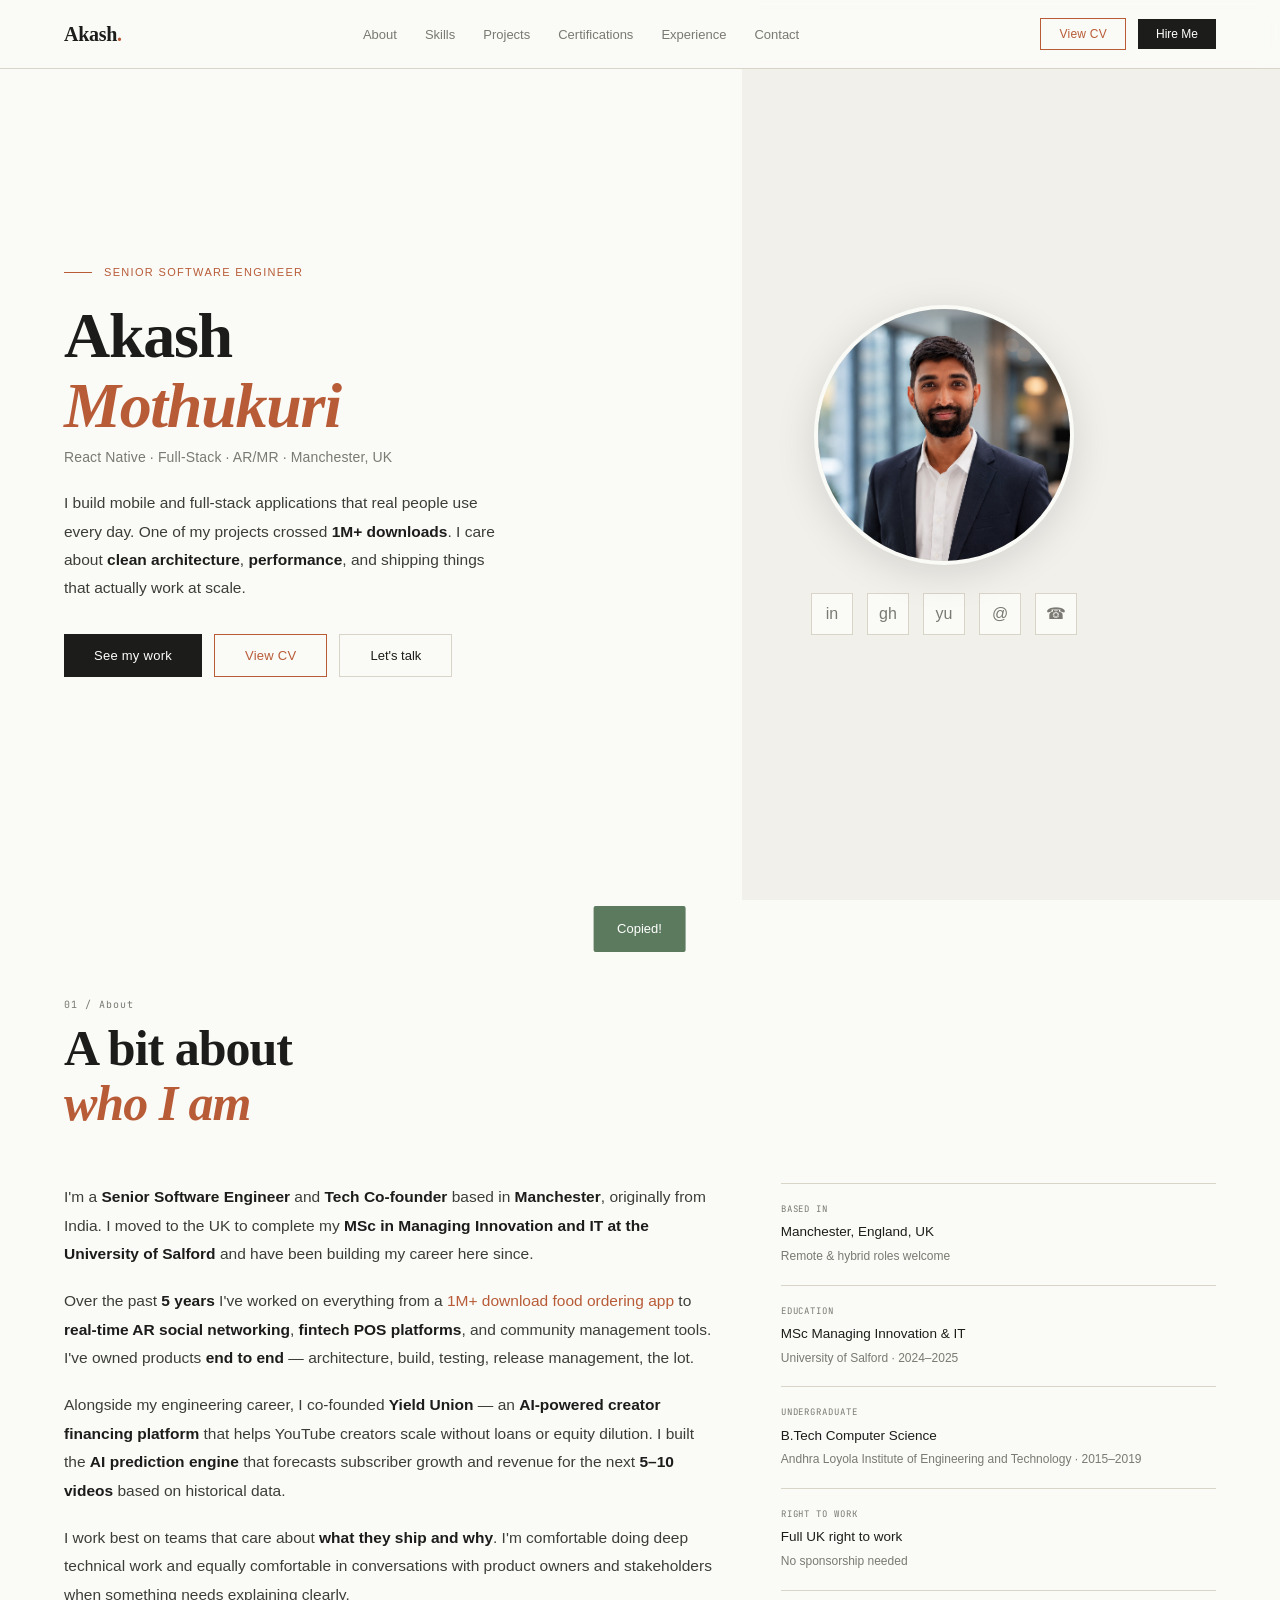
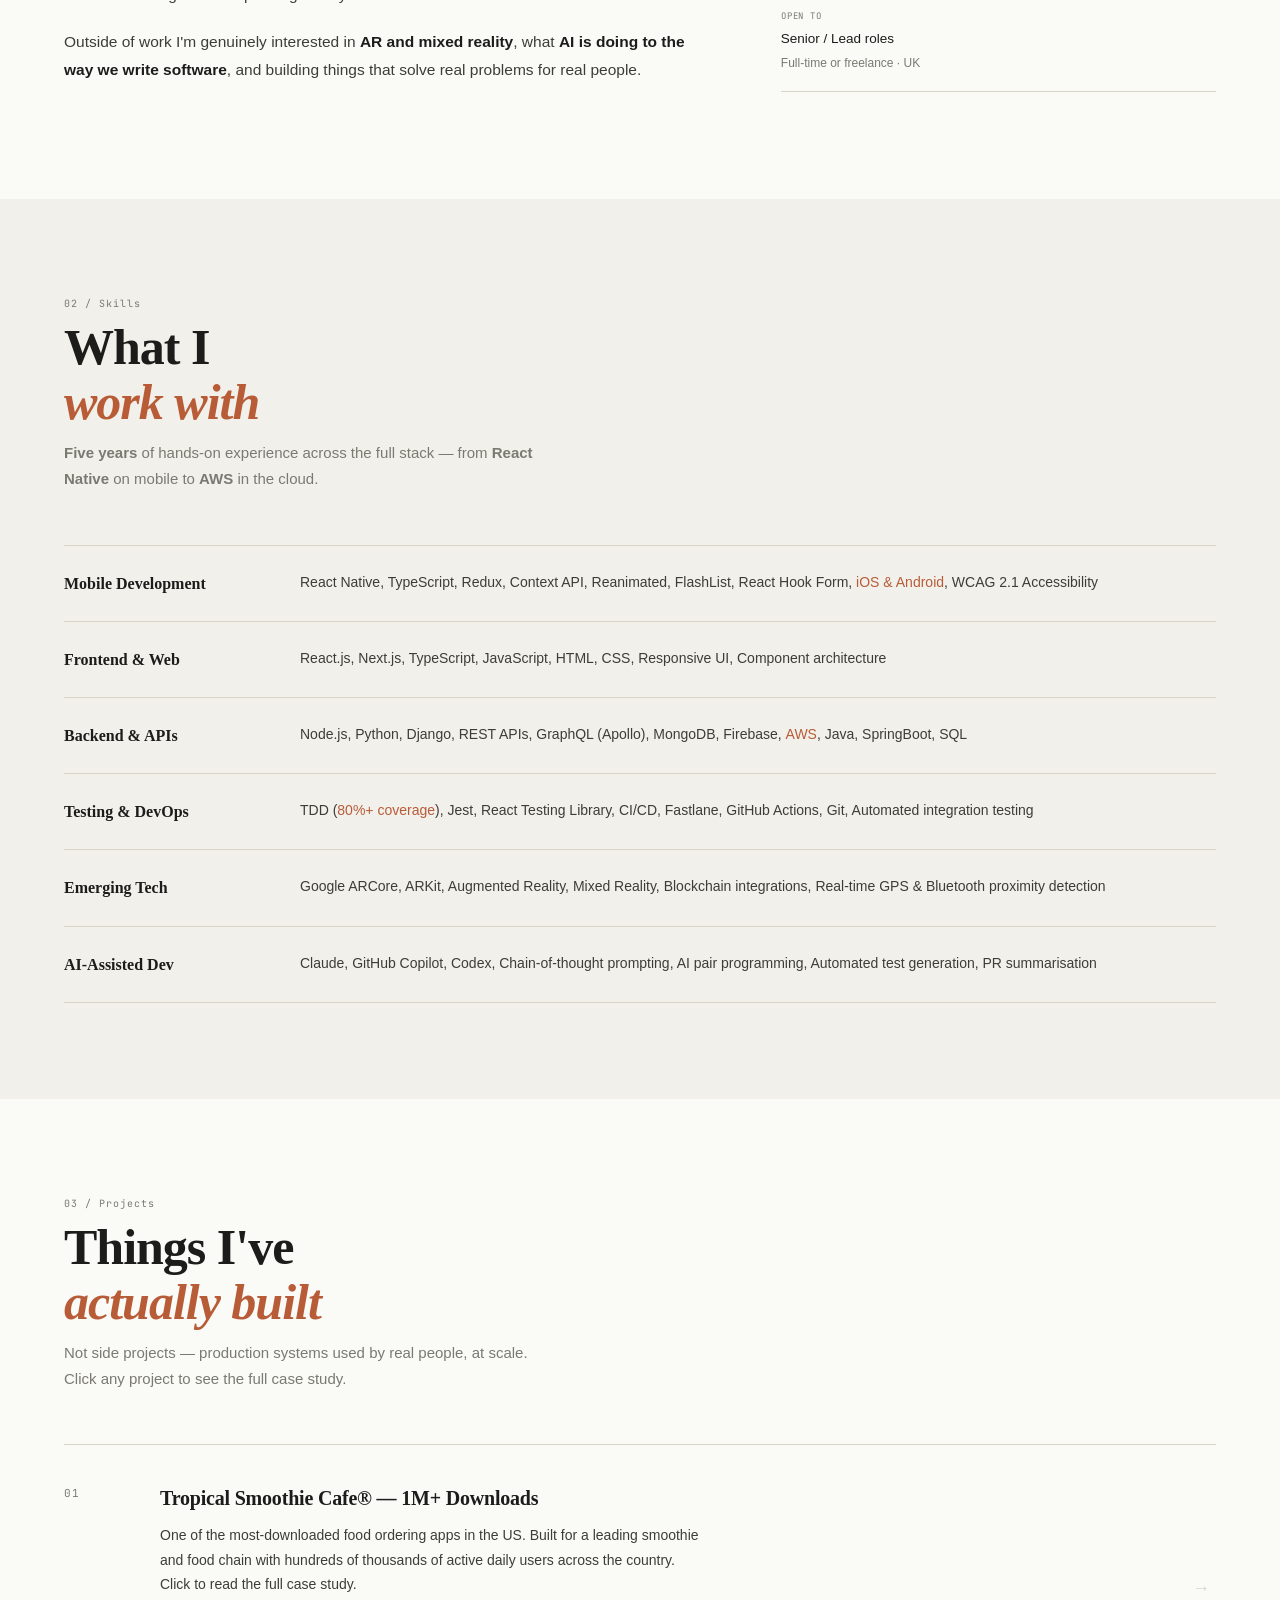
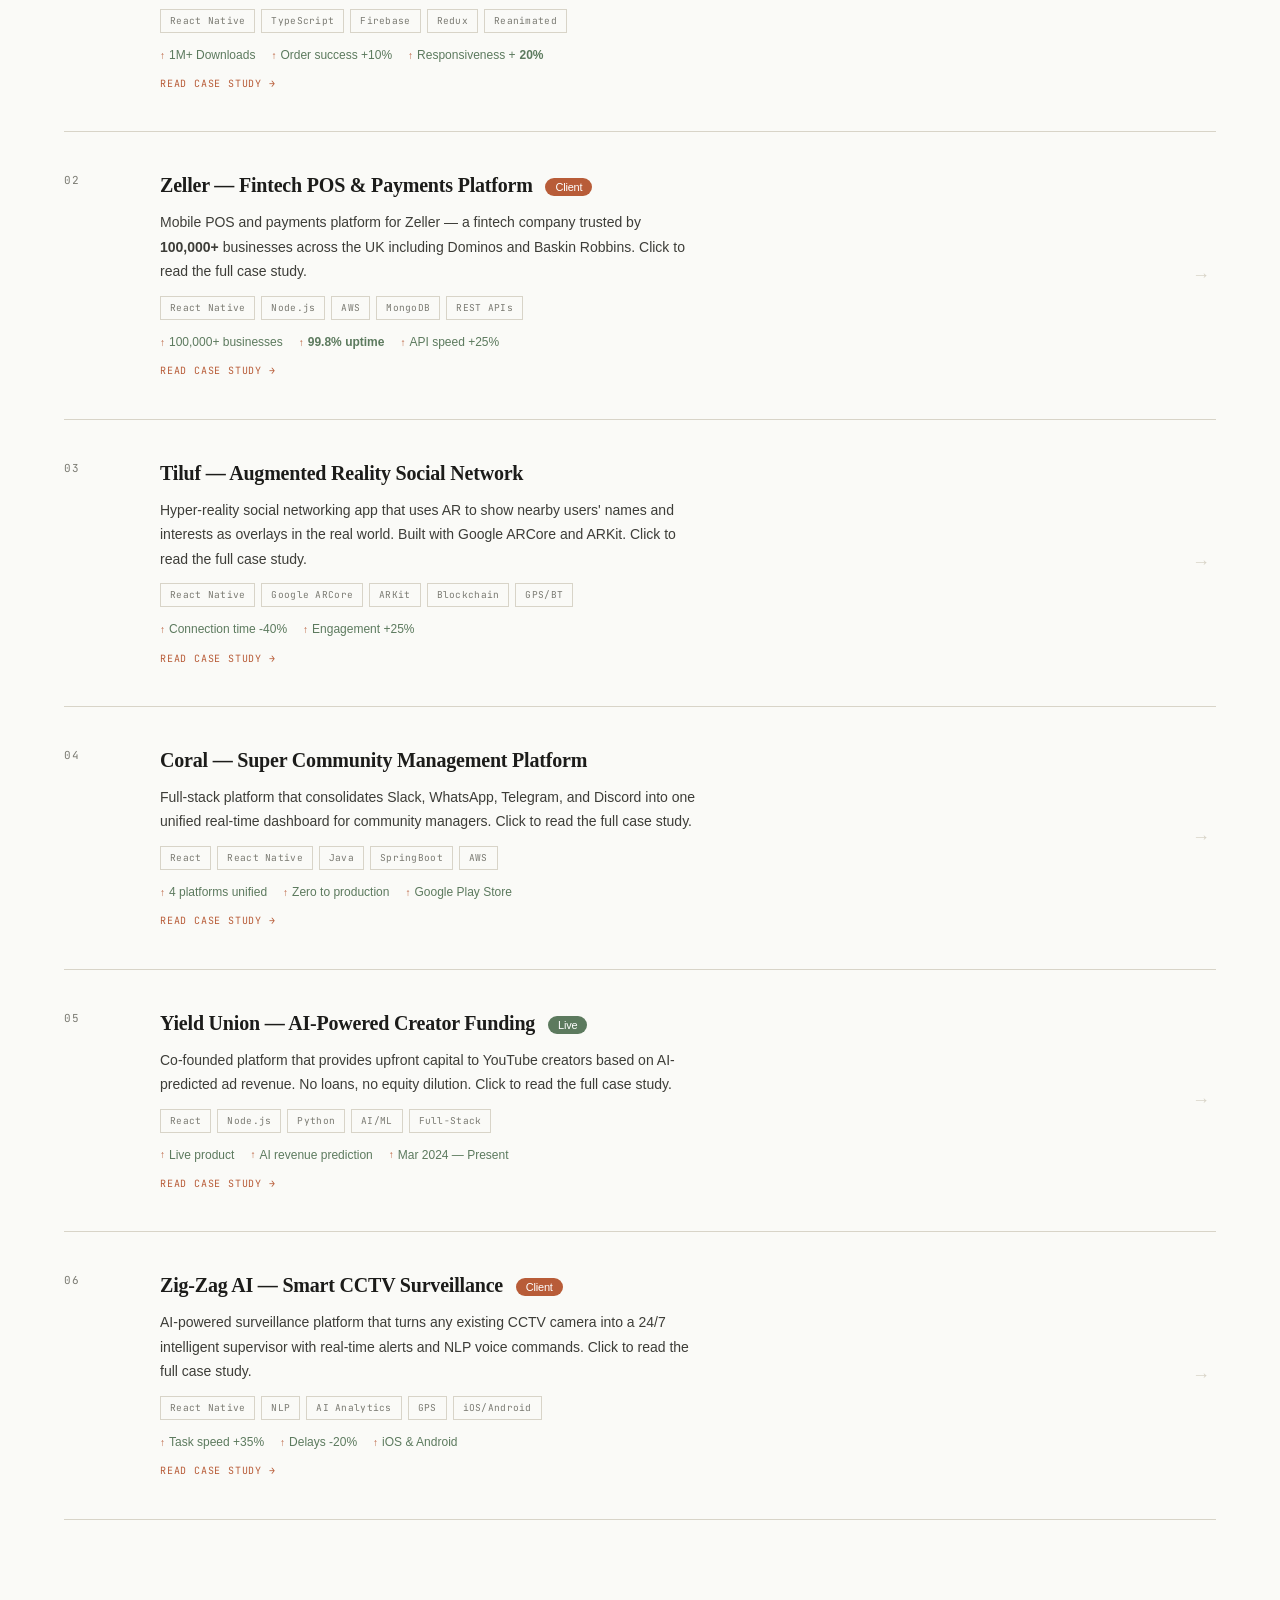
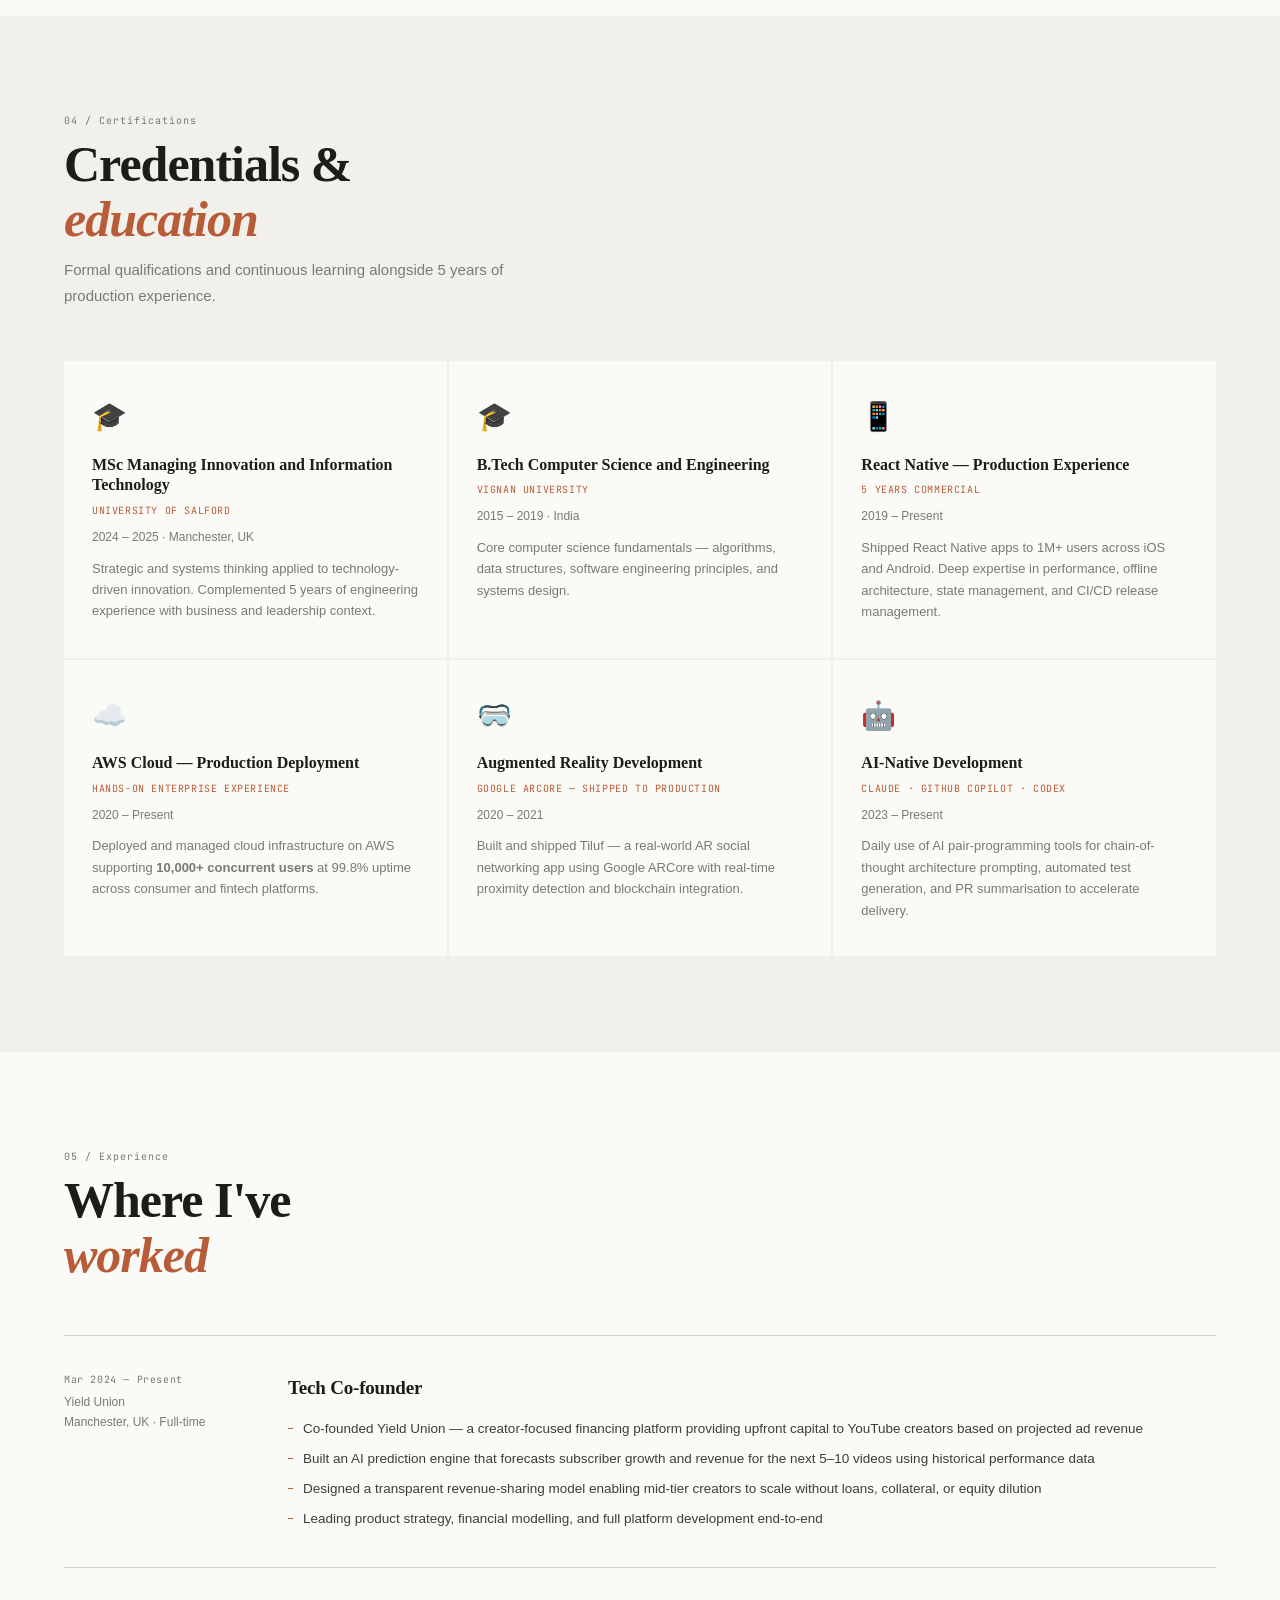
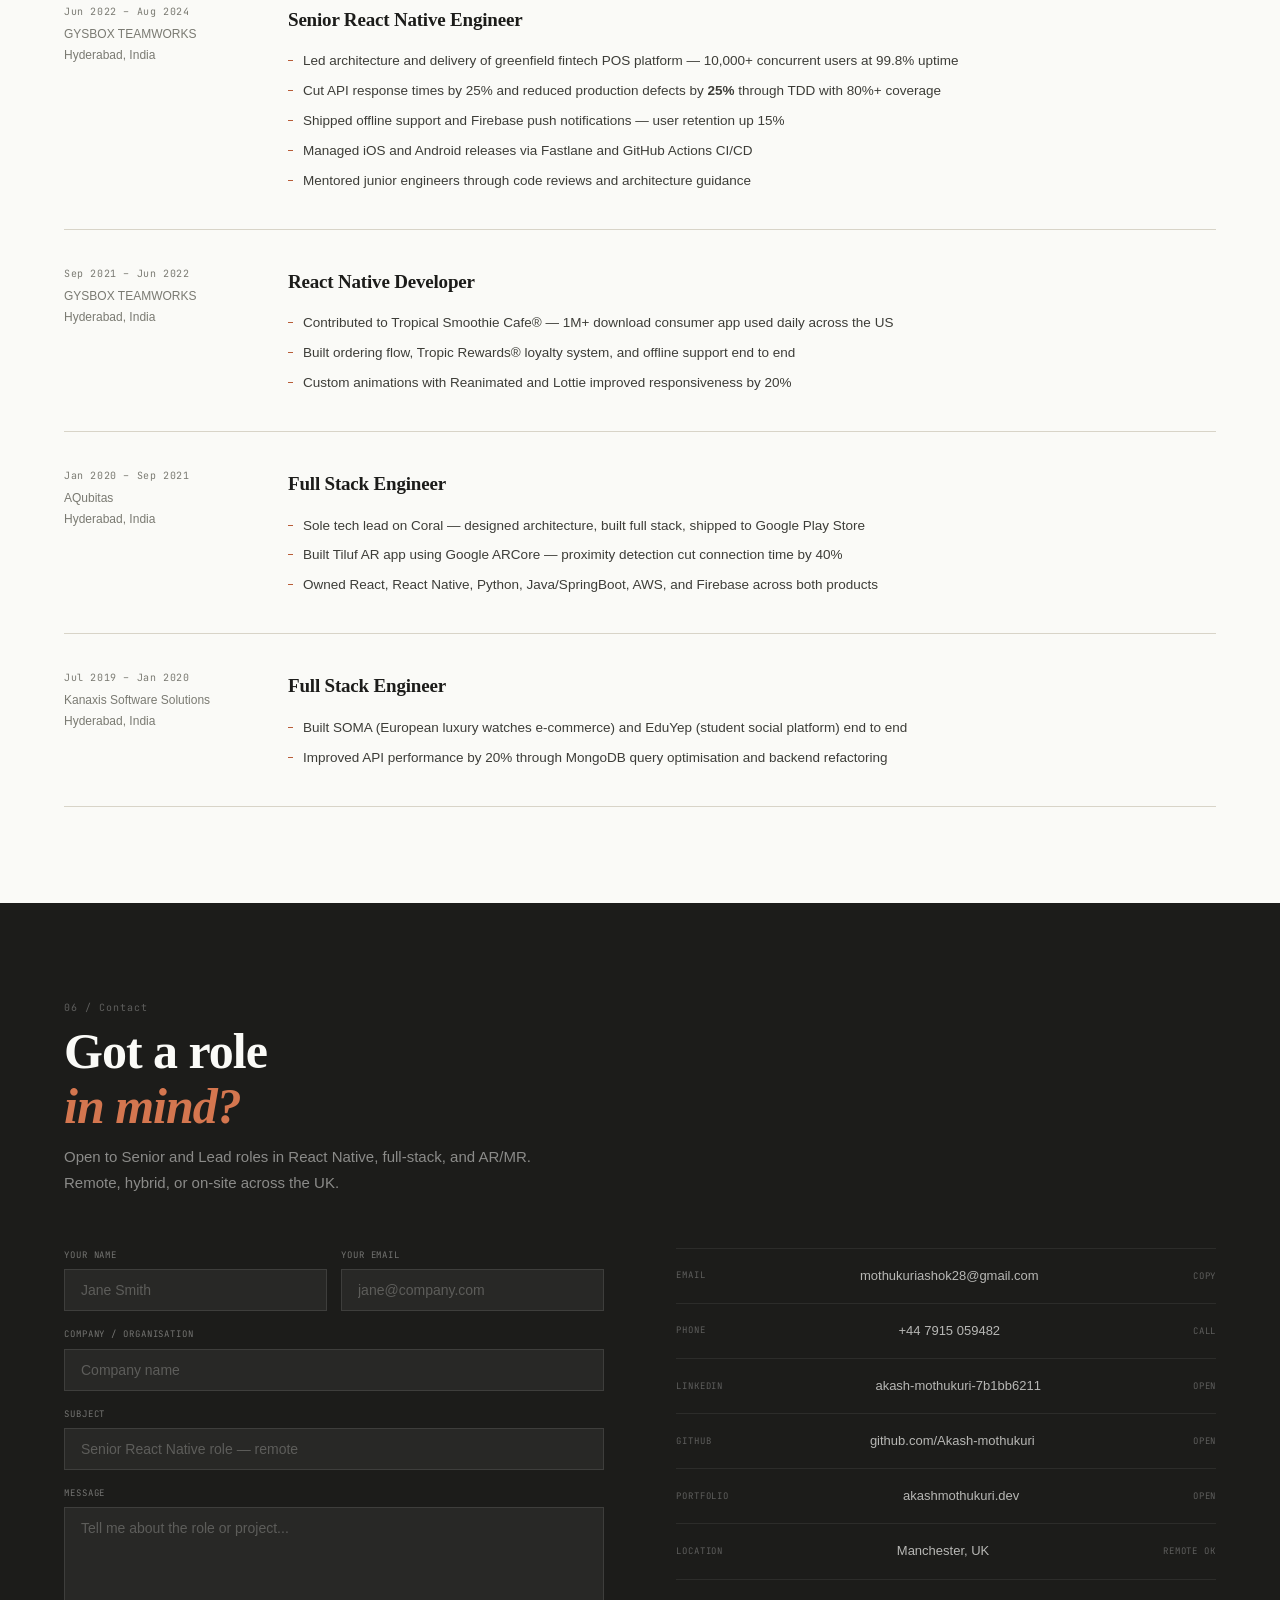
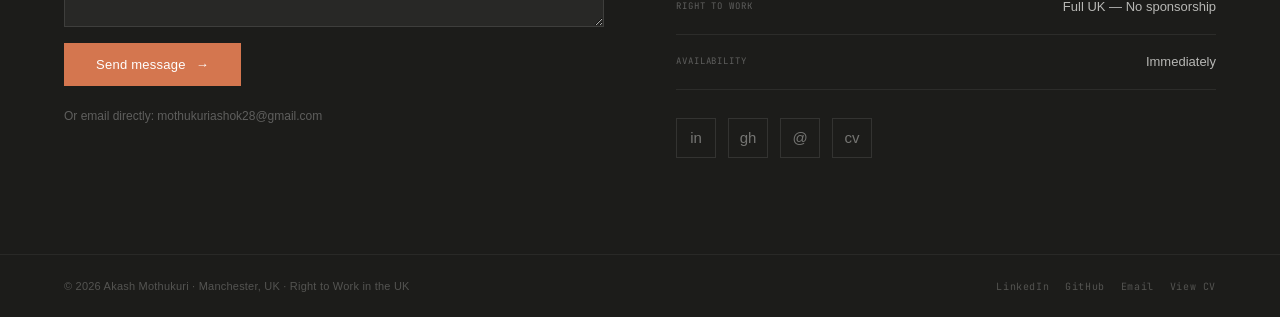
==== index.html @ 8a9a66c5 "Add files via upload" ====
<!DOCTYPE html>
<html lang="en">
<head>
<script>



// Attach click handlers to all project cards
function attachCardClicks(){
  var cards = document.querySelectorAll('.proj-item[data-modal]');
  cards.forEach(function(card){
    card.addEventListener('click', function(e){
      var modalId = card.getAttribute('data-modal');
      openModal(modalId);
    });
  });
}
// Try both DOMContentLoaded and window.onload
document.addEventListener('DOMContentLoaded', attachCardClicks);
// Also try immediately
if(document.readyState !== 'loading'){
  attachCardClicks();
}

// Hide all modals on load
document.addEventListener('DOMContentLoaded',function(){
  document.querySelectorAll('.modal-overlay').forEach(function(m){
    m.style.display='none';
  });
});

function openModal(id){
  // Close any open modals first
  document.querySelectorAll('.modal-overlay').forEach(function(m){
    m.classList.remove('active');
    m.style.display='none';
  });
  var el=document.getElementById(id);
  if(!el)return;
  // Move to body to avoid any parent clipping
  document.body.appendChild(el);
  el.classList.add('active');
  el.style.display='block';
  el.style.position='fixed';
  el.style.top='0';
  el.style.left='0';
  el.style.width='100%';
  el.style.height='100%';
  el.style.zIndex='999999';
  el.style.background='rgba(0,0,0,0.85)';
  el.style.overflowY='auto';
  el.style.webkitOverflowScrolling='touch';
  el.style.padding='40px 20px';
  el.scrollTop=0;
  document.body.style.overflow='hidden';
}
function closeModal(id){
  var el=document.getElementById(id);
  if(!el)return;
  el.classList.remove('active');
  el.style.display='none';
  el.style.position='';
  el.style.zIndex='';
  document.body.style.overflow='';
}
function go(id){
  var el=document.getElementById(id);
  if(el)el.scrollIntoView({behavior:'smooth',block:'start'});
}
function copyEmail(){
  var t=document.getElementById('toast');
  if(navigator.clipboard){
    navigator.clipboard.writeText('mothukuriashok28@gmail.com').then(function(){
      if(t){t.textContent='Email copied!';t.classList.add('on');setTimeout(function(){t.classList.remove('on');},3000);}
    });
  }
}
function downloadCV(){
  var el=document.getElementById('cv-fullpage');
  if(!el)return;
  // Move to body to avoid parent clipping
  document.body.appendChild(el);
  el.classList.add('active');
  el.style.display='flex';
  el.style.position='fixed';
  el.style.top='0';
  el.style.left='0';
  el.style.width='100%';
  el.style.height='100%';
  el.style.zIndex='999999';
  document.body.style.overflow='hidden';
  var b=document.getElementById('cv-scroll-body');
  if(b)b.scrollTop=0;
}
function cvClose(){
  var el=document.getElementById('cv-fullpage');
  if(!el)return;
  el.classList.remove('active');
  el.style.display='none';
  document.body.style.overflow='';
}
function handleForm(e){
  e.preventDefault();
  var btn=document.getElementById('f-submit');
  var form=document.getElementById('contact-form');
  var success=document.getElementById('form-success');
  if(btn)btn.textContent='Sending...';
  var data={
    name:document.getElementById('f-name')?document.getElementById('f-name').value:'',
    email:document.getElementById('f-email')?document.getElementById('f-email').value:'',
    message:document.getElementById('f-message')?document.getElementById('f-message').value:''
  };
  fetch('https://formspree.io/f/meedelkj',{method:'POST',headers:{'Content-Type':'application/json','Accept':'application/json'},body:JSON.stringify(data)})
  .then(function(r){
    if(r.ok){if(form)form.style.display='none';if(success)success.style.display='block';}
    else{if(btn)btn.textContent='Send message';}
  }).catch(function(){if(btn)btn.textContent='Send message';});
}
window.addEventListener('click',function(e){
  if(e.target&&e.target.classList.contains('modal-overlay')){
    e.target.classList.remove('active');
    e.target.style.display='none';
    document.body.style.overflow='';
  }
});
window.addEventListener('keydown',function(e){
  if(e.key==='Escape'){
    document.querySelectorAll('.modal-overlay.active').forEach(function(m){m.classList.remove('active');});
    document.body.style.overflow='';
    cvClose();
  }
});
</script>

<meta charset="UTF-8">
<meta name="viewport" content="width=device-width, initial-scale=1.0">
<title>Akash Mothukuri — Senior Software Engineer</title>
<meta name="description" content="Senior Software Engineer based in Manchester, UK. React Native, Full-Stack, AR/MR. <strong>1M+</strong> downloads shipped.">
<link href="https://fonts.googleapis.com/css2?family=Cormorant+Garamond:ital,wght@0,300;0,400;0,500;0,600;0,700;1,300;1,400;1,600&family=Outfit:wght@300;400;500;600;700&family=JetBrains+Mono:wght@300;400;500&family=Cormorant:ital,wght@0,700;1,700&display=swap" rel="stylesheet">
<style>
*,*::before,*::after{margin:0;padding:0;box-sizing:border-box;}
html{scroll-behavior:smooth;}
body{background:#FAFAF7;color:#1C1C1A;font-family:'Inter',sans-serif;font-size:16px;line-height:1.7;overflow-x:hidden;}

:root{
  --ink:#1C1C1A; --ink2:#3D3D38; --ink3:#7A7A72;
  --paper:#FAFAF7; --paper2:#F2F0EB; --paper3:#E8E5DD;
  --rust:#B85C38; --rust2:#D4764F;
  --sage:#5C7A5E; --line:#D8D4C8;
}

/* ── NAV ── */
nav{position:fixed;top:0;left:0;right:0;z-index:200;display:flex;justify-content:space-between;align-items:center;padding:18px 64px;background:rgba(250,250,247,0.94);backdrop-filter:blur(10px);border-bottom:1px solid var(--line);}
.logo-btn{font-family:'Playfair Display',serif;font-size:20px;font-weight:700;color:var(--ink);background:none;border:none;cursor:pointer;letter-spacing:-0.3px;}
.logo-btn span{color:var(--rust);}
.nav-links{display:flex;gap:28px;list-style:none;}
.nav-links button{font-family:'Inter',sans-serif;font-size:13px;font-weight:400;color:var(--ink3);background:none;border:none;cursor:pointer;transition:color .2s;padding:2px 0;position:relative;}
.nav-links button::after{content:'';position:absolute;bottom:-2px;left:0;width:0;height:1px;background:var(--rust);transition:width .25s;}
.nav-links button:hover{color:var(--ink);}
.nav-links button:hover::after,.nav-links button.active::after{width:100%;}
.nav-links button.active{color:var(--ink);}
.nav-right{display:flex;gap:12px;align-items:center;}
.nav-cv{font-family:'Inter',sans-serif;font-size:12px;font-weight:500;color:var(--rust);background:transparent;border:1px solid var(--rust);padding:8px 18px;cursor:pointer;transition:all .2s;letter-spacing:.02em;}
.nav-cv:hover{background:var(--rust);color:#fff;}
.nav-hire{font-family:'Inter',sans-serif;font-size:12px;font-weight:500;color:#fff;background:var(--ink);border:none;padding:8px 18px;cursor:pointer;transition:background .2s;}
.nav-hire:hover{background:var(--rust);}

/* ── HERO ── */
.hero{min-height:100vh;display:grid;grid-template-columns:1fr 1fr;align-items:center;padding:120px 64px 80px;gap:64px;position:relative;}
.hero::after{content:'';position:absolute;top:0;right:0;width:42%;height:100%;background:var(--paper2);z-index:0;}
.hero-left{position:relative;z-index:1;}
.hero-right{position:relative;z-index:1;display:flex;flex-direction:column;align-items:center;gap:28px;}

/* Profile photo */
.photo-wrap{width:260px;height:260px;border-radius:50%;overflow:hidden;border:4px solid var(--paper);box-shadow:0 8px 40px rgba(0,0,0,0.12);position:relative;background:var(--paper3);display:flex;align-items:center;justify-content:center;}
.photo-wrap img{width:100%;height:100%;object-fit:cover;}
.photo-initials{font-family:'Playfair Display',serif;font-size:64px;font-weight:700;color:var(--ink3);}
.photo-badge{position:absolute;bottom:12px;right:12px;background:var(--sage);color:#fff;font-family:'Inter',sans-serif;font-size:10px;font-weight:600;padding:5px 10px;border-radius:20px;letter-spacing:.04em;display:flex;align-items:center;gap:5px;}
.badge-dot{width:5px;height:5px;background:#fff;border-radius:50%;animation:blink 1.8s infinite;}

.hero-social{display:flex;gap:14px;}
.social-btn{width:42px;height:42px;border:1px solid var(--line);background:var(--paper);display:flex;align-items:center;justify-content:center;cursor:pointer;transition:all .2s;color:var(--ink3);font-size:16px;text-decoration:none;}
.social-btn:hover{border-color:var(--rust);color:var(--rust);transform:translateY(-2px);}

.hero-eyebrow{display:flex;align-items:center;gap:12px;margin-bottom:20px;}
.eyebrow-line{width:28px;height:1px;background:var(--rust);}
.eyebrow-text{font-family:'Inter',sans-serif;font-size:11px;font-weight:500;color:var(--rust);letter-spacing:.12em;text-transform:uppercase;}
.hero-name{font-family:'Playfair Display',serif;font-size:clamp(40px,5vw,68px);font-weight:700;line-height:1.08;letter-spacing:-.02em;color:var(--ink);margin-bottom:6px;}
.hero-name em{font-style:italic;color:var(--rust);}
.hero-title{font-size:14px;font-weight:400;color:var(--ink3);margin-bottom:20px;letter-spacing:.01em;}
.rtw-pill{display:inline-flex;align-items:center;gap:8px;background:var(--sage);color:#fff;font-family:'Inter',sans-serif;font-size:10px;font-weight:500;padding:5px 13px;letter-spacing:.06em;text-transform:uppercase;margin-bottom:24px;border-radius:2px;}
.rtw-dot{width:5px;height:5px;background:#fff;border-radius:50%;animation:blink 2s infinite;}
.hero-bio{font-size:15.5px;color:var(--ink2);line-height:1.82;margin-bottom:32px;max-width:440px;}
.hero-bio strong{color:var(--ink);font-weight:600;}
.hero-ctas{display:flex;gap:12px;flex-wrap:wrap;}
.cta-main{font-family:'Inter',sans-serif;font-size:13px;font-weight:500;background:var(--ink);color:#fff;border:none;padding:13px 30px;cursor:pointer;transition:background .2s,transform .15s;letter-spacing:.02em;}
.cta-main:hover{background:var(--rust);transform:translateY(-1px);}
.cta-cv{font-family:'Inter',sans-serif;font-size:13px;font-weight:500;background:transparent;color:var(--rust);border:1px solid var(--rust);padding:13px 30px;cursor:pointer;transition:all .2s,transform .15s;letter-spacing:.02em;}
.cta-cv:hover{background:var(--rust);color:#fff;transform:translateY(-1px);}
.cta-sec{font-family:'Inter',sans-serif;font-size:13px;font-weight:400;background:transparent;color:var(--ink);border:1px solid var(--line);padding:13px 30px;cursor:pointer;transition:all .2s;}
.cta-sec:hover{border-color:var(--ink3);}

/* ── SECTIONS ── */
section{padding:96px 64px;}
.section-header{margin-bottom:52px;}
.s-num{font-family:'JetBrains Mono',monospace;font-size:10px;color:var(--ink3);letter-spacing:.1em;margin-bottom:8px;}
.s-heading{font-family:'Playfair Display',serif;font-size:clamp(30px,4vw,50px);font-weight:700;line-height:1.1;letter-spacing:-.02em;color:var(--ink);}
.s-heading em{font-style:italic;color:var(--rust);}
.s-sub{font-size:15px;color:var(--ink3);margin-top:10px;max-width:500px;line-height:1.75;}
.rv{opacity:1;transform:none;transition:opacity .6s ease,transform .6s ease;}
.rv.animate{opacity:0;transform:translateY(20px);pointer-events:auto;}
.rv.animate.vis{opacity:1;transform:none;}

/* ── ABOUT ── */
#about{background:var(--paper);}
.about-cols{display:grid;grid-template-columns:3fr 2fr;gap:64px;align-items:start;}
.about-body p{font-size:15.5px;color:var(--ink2);line-height:1.85;margin-bottom:18px;}
.about-body p strong{color:var(--ink);font-weight:600;}
.about-body p em{color:var(--rust);font-style:normal;font-weight:500;}
.about-sidebar{display:flex;flex-direction:column;gap:0;}
.si{padding:18px 0;border-bottom:1px solid var(--line);}
.si:first-child{border-top:1px solid var(--line);}
.si-label{font-family:'JetBrains Mono',monospace;font-size:9px;color:var(--ink3);letter-spacing:.1em;text-transform:uppercase;margin-bottom:4px;}
.si-val{font-size:13.5px;color:var(--ink);font-weight:500;}
.si-sub{font-size:12px;color:var(--ink3);margin-top:2px;}

/* ── SKILLS ── */
#skills{background:var(--paper2);}
.skills-list{display:flex;flex-direction:column;gap:0;}
.skill-row{display:grid;grid-template-columns:200px 1fr;align-items:start;gap:36px;padding:24px 0;border-bottom:1px solid var(--line);}
.skill-row:first-child{border-top:1px solid var(--line);}
.sk-cat{font-family:'Playfair Display',serif;font-size:16px;font-weight:600;color:var(--ink);}
.sk-items{font-size:14px;color:var(--ink2);line-height:1.85;}
.sk-items strong{color:var(--rust);font-weight:500;}

/* ── PROJECTS ── */
#projects{background:var(--paper);}
.proj-list{display:flex;flex-direction:column;gap:0;}
.proj-item{display:grid;grid-template-columns:64px 1fr 24px;align-items:start;gap:32px;padding:36px 0;border-bottom:1px solid var(--line);transition:all .2s;cursor:pointer;}
.proj-item:first-child{border-top:1px solid var(--line);}
.proj-item:hover{background:var(--paper2);padding-left:16px;padding-right:16px;margin:0 -16px;}
.proj-n{font-family:'JetBrains Mono',monospace;font-size:11px;color:var(--ink3);letter-spacing:.06em;padding-top:3px;}
.proj-name{font-family:'Playfair Display',serif;font-size:20px;font-weight:700;color:var(--ink);margin-bottom:8px;letter-spacing:-.01em;}
.proj-desc{font-size:14px;color:var(--ink2);line-height:1.75;margin-bottom:12px;max-width:540px;}
.proj-tags{display:flex;flex-wrap:wrap;gap:6px;margin-bottom:12px;}
.ptag{font-family:'JetBrains Mono',monospace;font-size:9.5px;color:var(--ink3);border:1px solid var(--line);padding:3px 9px;letter-spacing:.03em;}
.proj-metrics{display:flex;gap:16px;flex-wrap:wrap;}
.pmet{font-size:12px;color:var(--sage);font-weight:500;display:flex;align-items:center;gap:4px;}
.pmet::before{content:'↑';color:var(--rust);font-size:10px;}
.proj-arr{font-size:18px;color:var(--line);transition:color .2s,transform .2s;align-self:center;}
.proj-item:hover .proj-arr{color:var(--rust);transform:translateX(3px);}

/* ── CERTIFICATIONS ── */
#certifications{background:var(--paper2);}
.cert-grid{display:grid;grid-template-columns:repeat(3,1fr);gap:2px;margin-top:0;}
.cert-card{background:var(--paper);padding:32px 28px;border-bottom:3px solid transparent;transition:border-color .3s,background .2s;}
.cert-card:hover{border-color:var(--rust);background:var(--paper2);}
.cert-icon{font-size:28px;margin-bottom:14px;display:block;}
.cert-name{font-family:'Playfair Display',serif;font-size:16px;font-weight:600;color:var(--ink);margin-bottom:6px;line-height:1.3;}
.cert-issuer{font-family:'JetBrains Mono',monospace;font-size:10px;color:var(--rust);letter-spacing:.06em;text-transform:uppercase;margin-bottom:8px;}
.cert-year{font-size:12px;color:var(--ink3);}
.cert-desc{font-size:13px;color:var(--ink3);line-height:1.65;margin-top:10px;}

/* ── EXPERIENCE ── */
#experience{background:var(--paper);}
.exp-list{display:flex;flex-direction:column;gap:0;}
.exp-item{display:grid;grid-template-columns:180px 1fr;gap:44px;padding:36px 0;border-bottom:1px solid var(--line);}
.exp-item:first-child{border-top:1px solid var(--line);}
.exp-period{font-family:'JetBrains Mono',monospace;font-size:10px;color:var(--ink3);letter-spacing:.06em;line-height:1.6;margin-bottom:4px;}
.exp-co{font-size:12px;color:var(--ink3);margin-top:4px;}
.exp-role{font-family:'Playfair Display',serif;font-size:19px;font-weight:700;color:var(--ink);margin-bottom:14px;letter-spacing:-.01em;}
.exp-pts{list-style:none;display:flex;flex-direction:column;gap:7px;}
.exp-pts li{font-size:13.5px;color:var(--ink2);line-height:1.7;padding-left:15px;position:relative;}
.exp-pts li::before{content:'';position:absolute;left:0;top:10px;width:5px;height:1px;background:var(--rust);}

/* ── CONTACT ── */
#contact{background:var(--ink);color:var(--paper);}
#contact .s-num{color:rgba(250,250,247,.3);}
#contact .s-heading{color:var(--paper);}
#contact .s-heading em{color:var(--rust2);}
#contact .s-sub{color:rgba(250,250,247,.5);}
.contact-grid{display:grid;grid-template-columns:1fr 1fr;gap:72px;align-items:start;margin-top:52px;}

/* Contact form */
.contact-form{display:flex;flex-direction:column;gap:16px;}
.form-row{display:grid;grid-template-columns:1fr 1fr;gap:14px;}
.form-group{display:flex;flex-direction:column;gap:6px;}
.form-label{font-family:'JetBrains Mono',monospace;font-size:9px;color:rgba(250,250,247,.4);letter-spacing:.1em;text-transform:uppercase;}
.form-input,.form-textarea{background:rgba(255,255,255,.05);border:1px solid rgba(255,255,255,.1);color:var(--paper);font-family:'Inter',sans-serif;font-size:14px;padding:12px 16px;outline:none;transition:border-color .2s;font-weight:300;}
.form-input::placeholder,.form-textarea::placeholder{color:rgba(250,250,247,.25);}
.form-input:focus,.form-textarea:focus{border-color:rgba(212,118,79,.6);}
.form-textarea{resize:vertical;min-height:120px;font-family:'Inter',sans-serif;}
.form-submit{font-family:'Inter',sans-serif;font-size:13px;font-weight:500;background:var(--rust2);color:#fff;border:none;padding:14px 32px;cursor:pointer;transition:background .2s,transform .15s;letter-spacing:.02em;align-self:flex-start;display:flex;align-items:center;gap:10px;}
.form-submit:hover{background:var(--rust);transform:translateY(-1px);}
.form-submit.sending{opacity:.7;pointer-events:none;}
.form-note{font-size:12px;color:rgba(250,250,247,.3);margin-top:4px;}

/* Contact right */
.contact-right{display:flex;flex-direction:column;gap:0;}
.cd-item{display:flex;justify-content:space-between;align-items:center;padding:16px 0;border-bottom:1px solid rgba(255,255,255,.07);}
.cd-item:first-child{border-top:1px solid rgba(255,255,255,.07);}
.cd-label{font-family:'JetBrains Mono',monospace;font-size:9px;color:rgba(250,250,247,.3);letter-spacing:.1em;text-transform:uppercase;}
.cd-val{font-size:13px;color:rgba(250,250,247,.7);font-weight:400;}
.cd-btn{font-family:'JetBrains Mono',monospace;font-size:9px;color:rgba(250,250,247,.3);background:none;border:none;cursor:pointer;letter-spacing:.08em;text-transform:uppercase;transition:color .2s;padding:4px 0;}
.cd-btn:hover{color:var(--rust2);}

.contact-socials{display:flex;gap:12px;margin-top:28px;}
.c-social{width:40px;height:40px;border:1px solid rgba(255,255,255,.1);display:flex;align-items:center;justify-content:center;cursor:pointer;transition:all .2s;color:rgba(250,250,247,.4);font-size:15px;background:none;}
.c-social:hover{border-color:var(--rust2);color:var(--rust2);}

/* ── FOOTER ── */
footer{background:var(--ink);border-top:1px solid rgba(255,255,255,.06);padding:22px 64px;display:flex;justify-content:space-between;align-items:center;flex-wrap:wrap;gap:12px;}
.f-text{font-family:'Inter',sans-serif;font-size:11px;color:rgba(250,250,247,.25);letter-spacing:.02em;}
.f-social{display:flex;gap:16px;}
.f-soc-btn{font-family:'JetBrains Mono',monospace;font-size:10px;color:rgba(250,250,247,.25);background:none;border:none;cursor:pointer;letter-spacing:.06em;transition:color .2s;}
.f-soc-btn:hover{color:var(--rust2);}

/* ── MODAL ── */
.modal-overlay{
  position:fixed;top:0;left:0;right:0;bottom:0;
  background:rgba(0,0,0,0.8);
  z-index:9000;
  display:none;
  overflow-y:auto;
  padding:40px 20px;
  -webkit-overflow-scrolling:touch;
}
.modal-overlay.active{display:block;}
.modal-box{
  background:#FAFAF7 !important;
  color:#1C1C1A !important;
  width:100%;
  max-width:760px;
  margin:0 auto;
  border-radius:4px;
  position:relative;
}
.modal-header{
  padding:36px 40px 24px;
  border-bottom:1px solid var(--line);
}
.modal-close{
  position:absolute;
  top:16px;right:20px;
  width:36px;height:36px;
  background:var(--paper3);
  border:none;
  border-radius:50%;
  font-size:18px;
  color:var(--ink);
  cursor:pointer;
  display:flex;align-items:center;justify-content:center;
  z-index:10;
  line-height:1;
}
.modal-close:hover{background:var(--rust);color:#fff;}
.modal-type{font-family:'JetBrains Mono',monospace;font-size:10px;color:var(--rust);letter-spacing:.12em;text-transform:uppercase;margin-bottom:8px;}
.modal-title{font-family:'Playfair Display',serif;font-size:clamp(22px,4vw,32px);font-weight:700;line-height:1.1;letter-spacing:-.01em;color:var(--ink);margin-bottom:12px;}
.modal-badges{display:flex;gap:8px;flex-wrap:wrap;}
.modal-badge{font-family:'JetBrains Mono',monospace;font-size:10px;padding:4px 12px;border-radius:20px;letter-spacing:.06em;}
.modal-body{padding:32px 40px;}
.modal-section{margin-bottom:28px;}
.modal-section-title{font-family:'JetBrains Mono',monospace;font-size:10px;color:var(--ink3);letter-spacing:.12em;text-transform:uppercase;margin-bottom:10px;padding-bottom:8px;border-bottom:1px solid var(--line);}
.modal-text{font-size:15px;color:var(--ink2);line-height:1.8;}
.modal-features{list-style:none;display:flex;flex-direction:column;gap:8px;}
.modal-features li{font-size:14px;color:var(--ink2);padding-left:18px;position:relative;line-height:1.65;}
.modal-features li::before{content:'';position:absolute;left:0;top:10px;width:6px;height:1px;background:var(--rust);}
.modal-tags{display:flex;flex-wrap:wrap;gap:6px;}
.modal-tag{font-family:'JetBrains Mono',monospace;font-size:10px;border:1px solid var(--line);color:var(--ink3);padding:4px 10px;letter-spacing:.03em;}
.modal-metrics{display:grid;grid-template-columns:repeat(auto-fit,minmax(140px,1fr));gap:12px;}
.modal-metric{background:var(--paper2);padding:16px;border-left:3px solid var(--rust);}
.modal-metric-num{font-family:'Playfair Display',serif;font-size:22px;font-weight:700;color:var(--ink);line-height:1;}
.modal-metric-label{font-size:11px;color:var(--ink3);margin-top:4px;letter-spacing:.04em;}
.modal-links{display:flex;gap:12px;flex-wrap:wrap;padding:24px 40px;border-top:1px solid var(--line);background:var(--paper2);}
.modal-link-btn{font-family:'Inter',sans-serif;font-size:13px;font-weight:500;background:var(--ink);color:#fff;border:none;padding:12px 28px;cursor:pointer;transition:background .2s;}
.modal-link-btn:hover{background:var(--rust);}
.modal-link-btn.outline{background:transparent;color:var(--ink);border:1px solid var(--line);}
.modal-link-btn.outline:hover{border-color:var(--rust);color:var(--rust);}
@media(max-width:600px){
  .modal-header,.modal-body{padding:24px 20px;}
  .modal-links{padding:20px;}
  .modal-metrics{grid-template-columns:1fr 1fr;}
}


.read-more-hint{display:inline-flex;align-items:center;gap:6px;margin-top:10px;font-family:'JetBrains Mono',monospace;font-size:10px;color:var(--rust);letter-spacing:.08em;text-transform:uppercase;}
.modal-type{font-family:'JetBrains Mono',monospace;font-size:10px;color:var(--rust);letter-spacing:.12em;text-transform:uppercase;margin-bottom:8px;}
.modal-title{font-family:'Playfair Display',serif;font-size:clamp(22px,4vw,32px);font-weight:700;line-height:1.1;letter-spacing:-.01em;color:var(--ink);margin-bottom:12px;}
.modal-badges{display:flex;gap:8px;flex-wrap:wrap;}
.modal-badge{font-family:'JetBrains Mono',monospace;font-size:10px;padding:4px 12px;border-radius:20px;letter-spacing:.06em;}
.modal-body{padding:32px 40px;}
.modal-section{margin-bottom:28px;}
.modal-section-title{font-family:'JetBrains Mono',monospace;font-size:10px;color:var(--ink3);letter-spacing:.12em;text-transform:uppercase;margin-bottom:10px;padding-bottom:8px;border-bottom:1px solid var(--line);}
.modal-text{font-size:15px;color:var(--ink2);line-height:1.8;}
.modal-features{list-style:none;display:flex;flex-direction:column;gap:8px;}
.modal-features li{font-size:14px;color:var(--ink2);padding-left:18px;position:relative;line-height:1.65;}
.modal-features li::before{content:'';position:absolute;left:0;top:10px;width:6px;height:1px;background:var(--rust);}
.modal-tags{display:flex;flex-wrap:wrap;gap:6px;}
.modal-tag{font-family:'JetBrains Mono',monospace;font-size:10px;border:1px solid var(--line);color:var(--ink3);padding:4px 10px;letter-spacing:.03em;}
.modal-metrics{display:grid;grid-template-columns:repeat(auto-fit,minmax(140px,1fr));gap:12px;}
.modal-metric{background:var(--paper2);padding:16px;border-left:3px solid var(--rust);}
.modal-metric-num{font-family:'Playfair Display',serif;font-size:22px;font-weight:700;color:var(--ink);line-height:1;}
.modal-metric-label{font-size:11px;color:var(--ink3);margin-top:4px;letter-spacing:.04em;}
.modal-links{display:flex;gap:12px;flex-wrap:wrap;padding:24px 40px;border-top:1px solid var(--line);background:var(--paper2);}
.modal-link-btn{font-family:'Inter',sans-serif;font-size:13px;font-weight:500;background:var(--ink);color:#fff;border:none;padding:12px 28px;cursor:pointer;transition:background .2s;text-decoration:none;display:inline-block;}
.modal-link-btn:hover{background:var(--rust);}
.modal-link-btn.outline{background:transparent;color:var(--ink);border:1px solid var(--line);}
.modal-link-btn.outline:hover{border-color:var(--rust);color:var(--rust);}
@media(max-width:600px){.modal-header,.modal-body{padding:24px 20px;}.modal-links{padding:20px;}.modal-metrics{grid-template-columns:1fr 1fr;}}
#toast{position:fixed;bottom:28px;left:50%;transform:translateX(-50%) translateY(80px);background:var(--sage);color:#fff;font-family:'Inter',sans-serif;font-size:13px;padding:12px 24px;z-index:9999;transition:transform .3s cubic-bezier(.34,1.56,.64,1);pointer-events:none;white-space:nowrap;border-radius:2px;font-weight:500;}
#toast.on{transform:translateX(-50%) translateY(0);}

/* ── ANIMATIONS ── */
@keyframes blink{0%,100%{opacity:1}50%{opacity:.4}}

/* ── MOBILE ── */
@media(max-width:960px){
  nav{padding:16px 24px;}
  .nav-links{display:none;}
  .hero{grid-template-columns:1fr;padding:100px 24px 60px;gap:40px;}
  .hero::after{display:none;}
  .hero-right{flex-direction:row;flex-wrap:wrap;justify-content:center;}
  section{padding:72px 24px;}
  .about-cols{grid-template-columns:1fr;gap:40px;}
  .skill-row{grid-template-columns:1fr;gap:8px;}
  .proj-item{grid-template-columns:1fr;gap:12px;}
  .proj-n,.proj-arr{display:none;}
  .exp-item{grid-template-columns:1fr;gap:8px;}
  .contact-grid{grid-template-columns:1fr;gap:44px;}
  .form-row{grid-template-columns:1fr;}
  .cert-grid{grid-template-columns:1fr 1fr;}
  footer{padding:18px 24px;flex-direction:column;text-align:center;}
}
@media(max-width:560px){
  .cert-grid{grid-template-columns:1fr;}
  .hero-name{font-size:40px;}
}



/* ── CV MODAL FULL PAGE ── */
.cv-fullpage {
  display: none;
  position: fixed;
  inset: 0;
  z-index: 9999;
  flex-direction: column;
  background: #f5f3ef;
}
.cv-fullpage.active { display: flex; }

.cv-topbar {
  position: sticky;
  top: 0;
  z-index: 10;
  display: flex;
  align-items: center;
  justify-content: space-between;
  padding: 12px 20px;
  background: #1a1a2e;
  border-bottom: 2px solid #c9a96e;
  flex-shrink: 0;
  gap: 10px;
}
.cv-topbar-title {
  font-family: 'Cormorant Garamond', serif;
  font-size: 15px;
  font-weight: 700;
  color: #fff;
  white-space: nowrap;
}
.cv-topbar-actions {
  display: flex;
  gap: 8px;
  align-items: center;
}
.cv-tb-btn {
  font-family: 'Outfit', sans-serif;
  font-size: 12px;
  font-weight: 600;
  border: none;
  cursor: pointer;
  padding: 8px 16px;
  border-radius: 6px;
  transition: all 0.2s;
  white-space: nowrap;
}
.cv-tb-dl  { background: #c9a96e; color: #fff; }
.cv-tb-dl:hover { background: #b8944f; }
.cv-tb-pr  { background: transparent; color: #fff; border: 1px solid rgba(255,255,255,0.3); }
.cv-tb-pr:hover { background: rgba(255,255,255,0.12); }
.cv-tb-cl  { background: transparent; color: rgba(255,255,255,0.6); border: 1px solid rgba(255,255,255,0.15); font-size: 16px; padding: 7px 13px; }
.cv-tb-cl:hover { color: #fff; }

.cv-scroll-body {
  flex: 1;
  overflow-y: auto;
  -webkit-overflow-scrolling: touch;
  padding: 32px 20px 60px;
}

.cv-paper {
  max-width: 720px;
  margin: 0 auto;
  background: #fff;
  padding: 40px 44px;
  box-shadow: 0 4px 24px rgba(0,0,0,0.12);
  font-family: 'Calibri', 'Outfit', sans-serif;
  font-size: 14px;
  color: #111;
  line-height: 1.5;
}

.cv-name {
  font-size: 26px;
  font-weight: 700;
  text-align: center;
  margin-bottom: 4px;
  color: #000;
  font-family: 'Calibri', sans-serif;
}
.cv-role {
  text-align: center;
  font-size: 13px;
  color: #333;
  margin-bottom: 6px;
}
.cv-contact {
  text-align: center;
  font-size: 12px;
  color: #444;
  margin-bottom: 4px;
}
.cv-rtw {
  text-align: center;
  font-size: 12px;
  font-weight: 700;
  color: #000;
  margin-bottom: 16px;
}
.cv-divider {
  border: none;
  border-top: 1.5px solid #2c4a8f;
  margin: 12px 0 8px;
}
.cv-section-title {
  font-size: 13px;
  font-weight: 700;
  letter-spacing: 0.08em;
  text-transform: uppercase;
  color: #000;
  margin: 18px 0 4px;
  padding-bottom: 3px;
  border-bottom: 1px solid #2c4a8f;
}
.cv-skills-row { margin-bottom: 4px; font-size: 13px; }
.cv-skills-row b { font-weight: 700; color: #000; }

.cv-company { font-weight: 700; font-size: 13.5px; margin-top: 14px; }
.cv-company span { font-weight: 400; color: #444; }
.cv-role-line {
  display: flex;
  justify-content: space-between;
  align-items: baseline;
  margin-top: 4px;
  margin-bottom: 3px;
}
.cv-role-title { font-weight: 700; font-size: 13px; }
.cv-role-dates { font-size: 12px; color: #555; font-style: italic; }
.cv-bullets { margin: 0 0 0 16px; padding: 0; }
.cv-bullets li { margin-bottom: 3px; font-size: 13px; color: #222; }

.cv-proj-title { font-weight: 700; font-size: 13px; margin-top: 12px; }
.cv-stack {
  font-size: 11.5px;
  color: #555;
  font-style: italic;
  margin-top: 2px;
  margin-bottom: 2px;
}

.cv-edu-row {
  display: flex;
  justify-content: space-between;
  align-items: baseline;
  margin-top: 8px;
}
.cv-edu-deg { font-weight: 700; font-size: 13px; }
.cv-edu-dates { font-size: 12px; color: #555; font-style: italic; }
.cv-edu-inst { font-size: 12.5px; color: #333; }

@media(max-width: 600px) {
  .cv-paper { padding: 24px 18px; }
  .cv-topbar { padding: 10px 14px; }
  .cv-tb-btn { padding: 7px 12px; font-size: 11px; }
  .cv-topbar-title { font-size: 13px; }
}




#intro-overlay{position:fixed;inset:0;z-index:100;pointer-events:none;transition:opacity 1s ease;}
#intro-overlay.fade{opacity:0;}
</style>
</head>
<body>









<!-- ── CINEMATIC LANDING ── -->





<div id="toast">Copied!</div>

<!-- NAV -->
<nav>
  <button class="logo-btn" onclick="window.scrollTo({top:0,behavior:'smooth'})">Akash<span>.</span></button>
  <ul class="nav-links">
    <li><button onclick="go('about')">About</button></li>
    <li><button onclick="go('skills')">Skills</button></li>
    <li><button onclick="go('projects')">Projects</button></li>
    <li><button onclick="go('certifications')">Certifications</button></li>
    <li><button onclick="go('experience')">Experience</button></li>
    <li><button onclick="go('contact')">Contact</button></li>
  </ul>
  <div class="nav-right">
    <button class="nav-cv" onclick="downloadCV()">View CV</button>
    <button class="nav-hire" onclick="go('contact')">Hire Me</button>
  </div>
</nav>

<!-- HERO -->
<section class="hero" id="home">
  <div class="hero-left">
    <div class="hero-eyebrow">
      <span class="eyebrow-line"></span>
      <span class="eyebrow-text">Senior Software Engineer</span>
    </div>
    <h1 class="hero-name">Akash<br><em>Mothukuri</em></h1>
    <p class="hero-title">React Native · Full-Stack · AR/MR · Manchester, UK</p>
    <p class="hero-bio">I build mobile and full-stack applications that real people use every day. One of my projects crossed <strong>1M+ downloads</strong>. I care about <strong>clean architecture</strong>, <strong>performance</strong>, and shipping things that actually work at scale.</p>
    <div class="hero-ctas">
      <button class="cta-main" onclick="go('projects')">See my work</button>
      <button class="cta-cv" onclick="downloadCV()">View CV</button>
      <button class="cta-sec" onclick="go('contact')">Let's talk</button>
    </div>
  </div>

  <div class="hero-right">
    <!-- Profile Photo -->
    <div class="photo-wrap">
      <img src="[data-uri]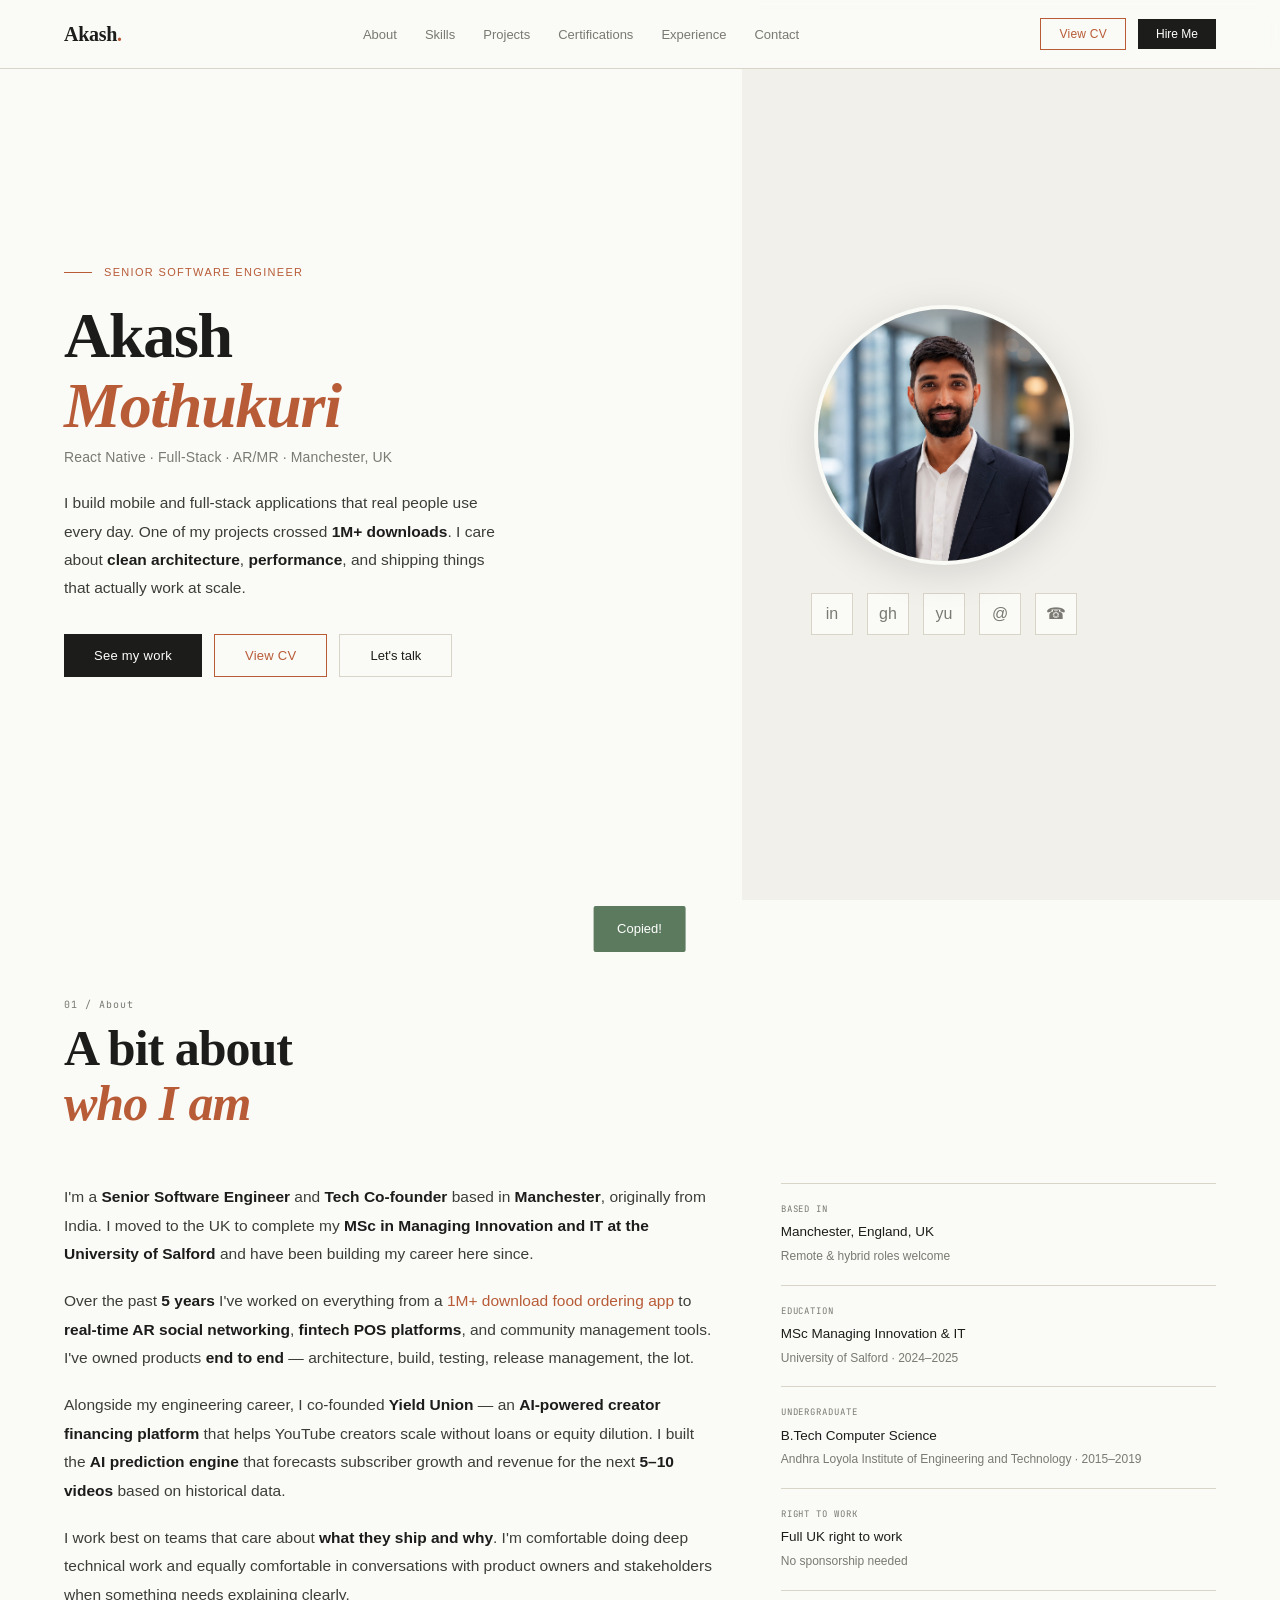
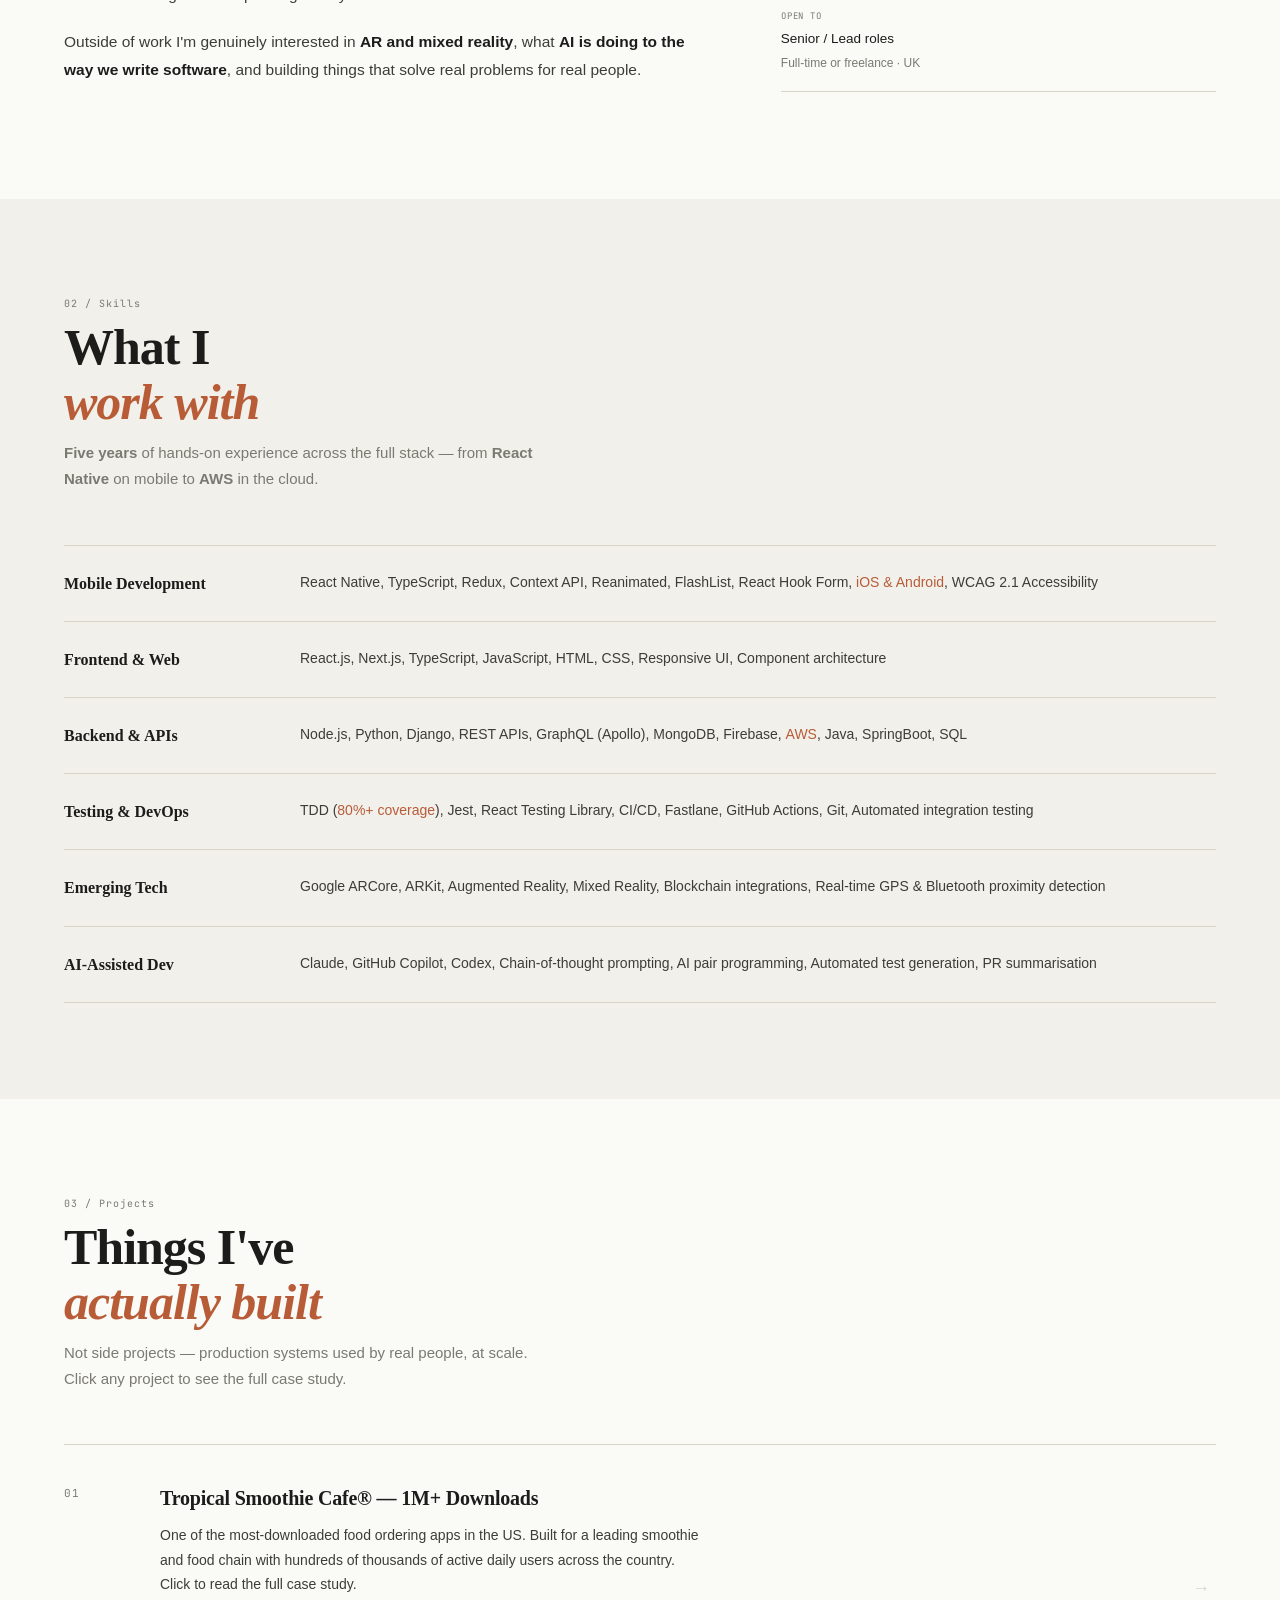
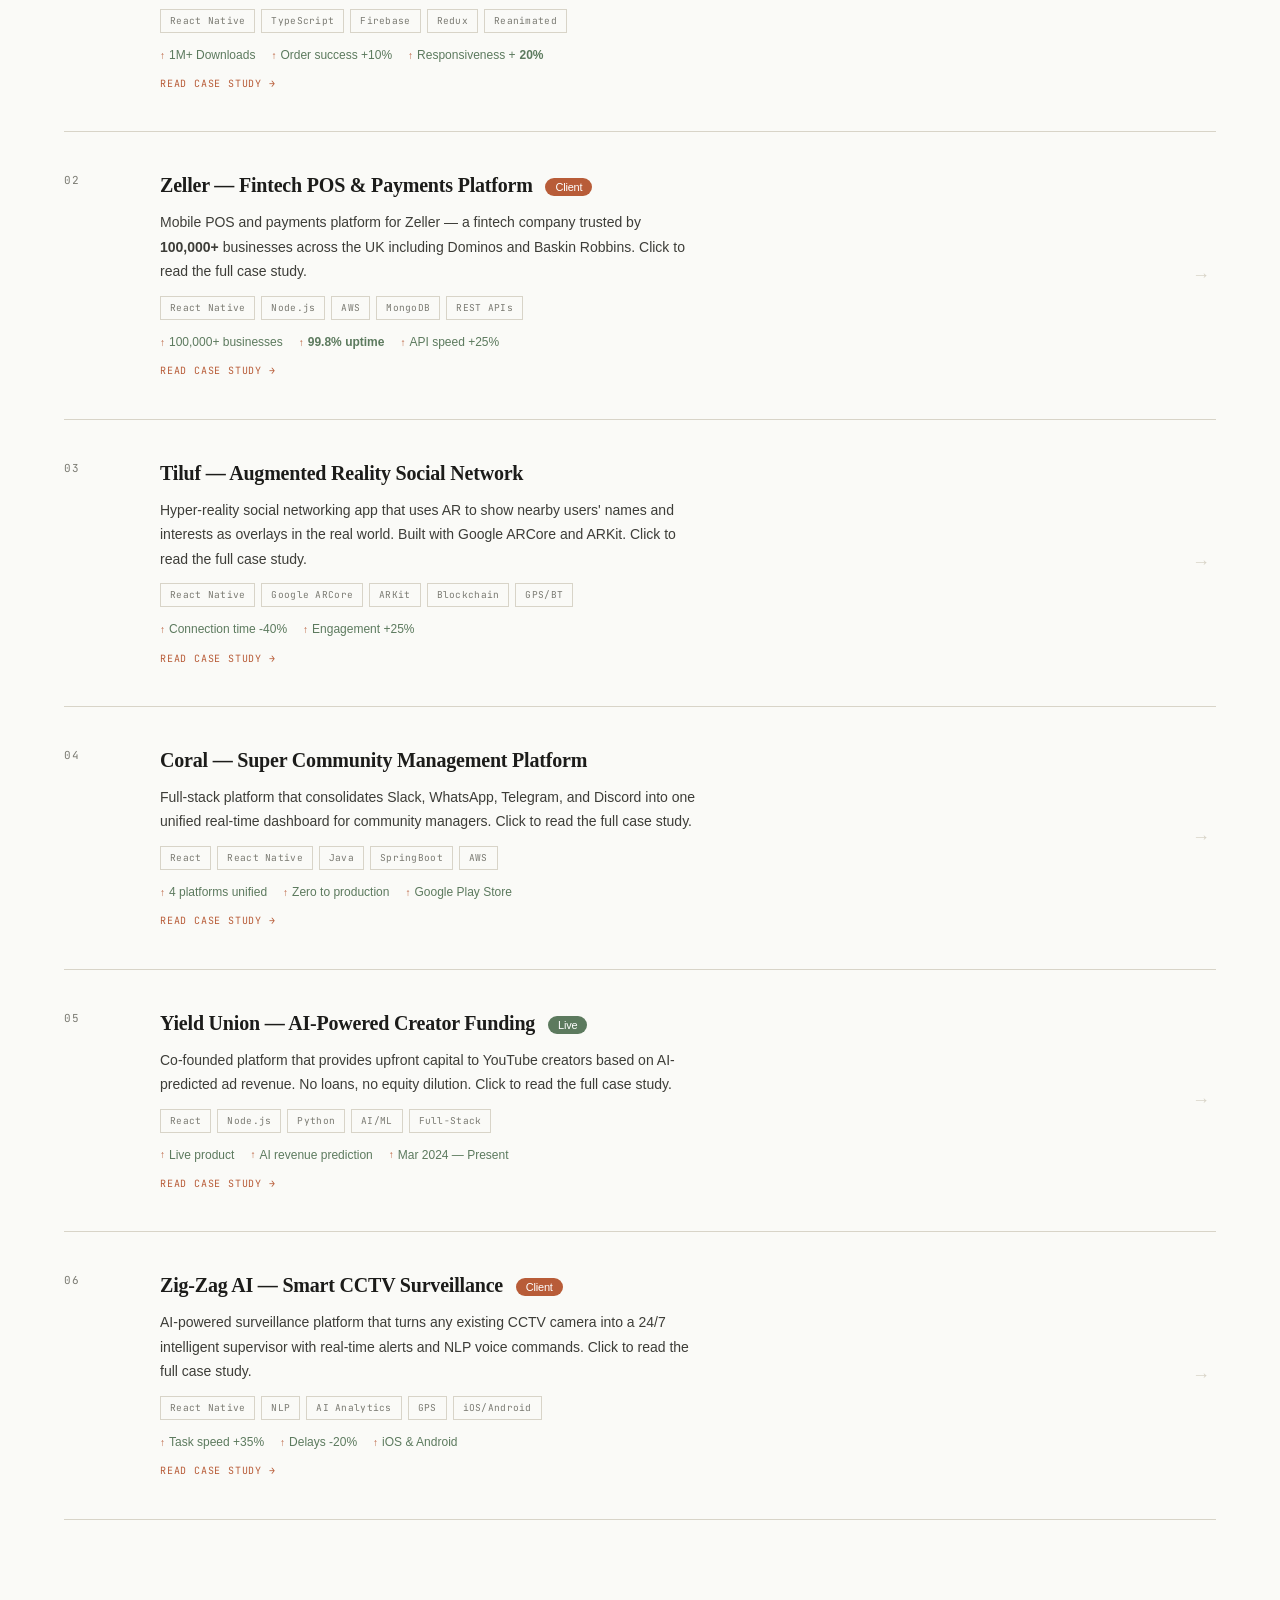
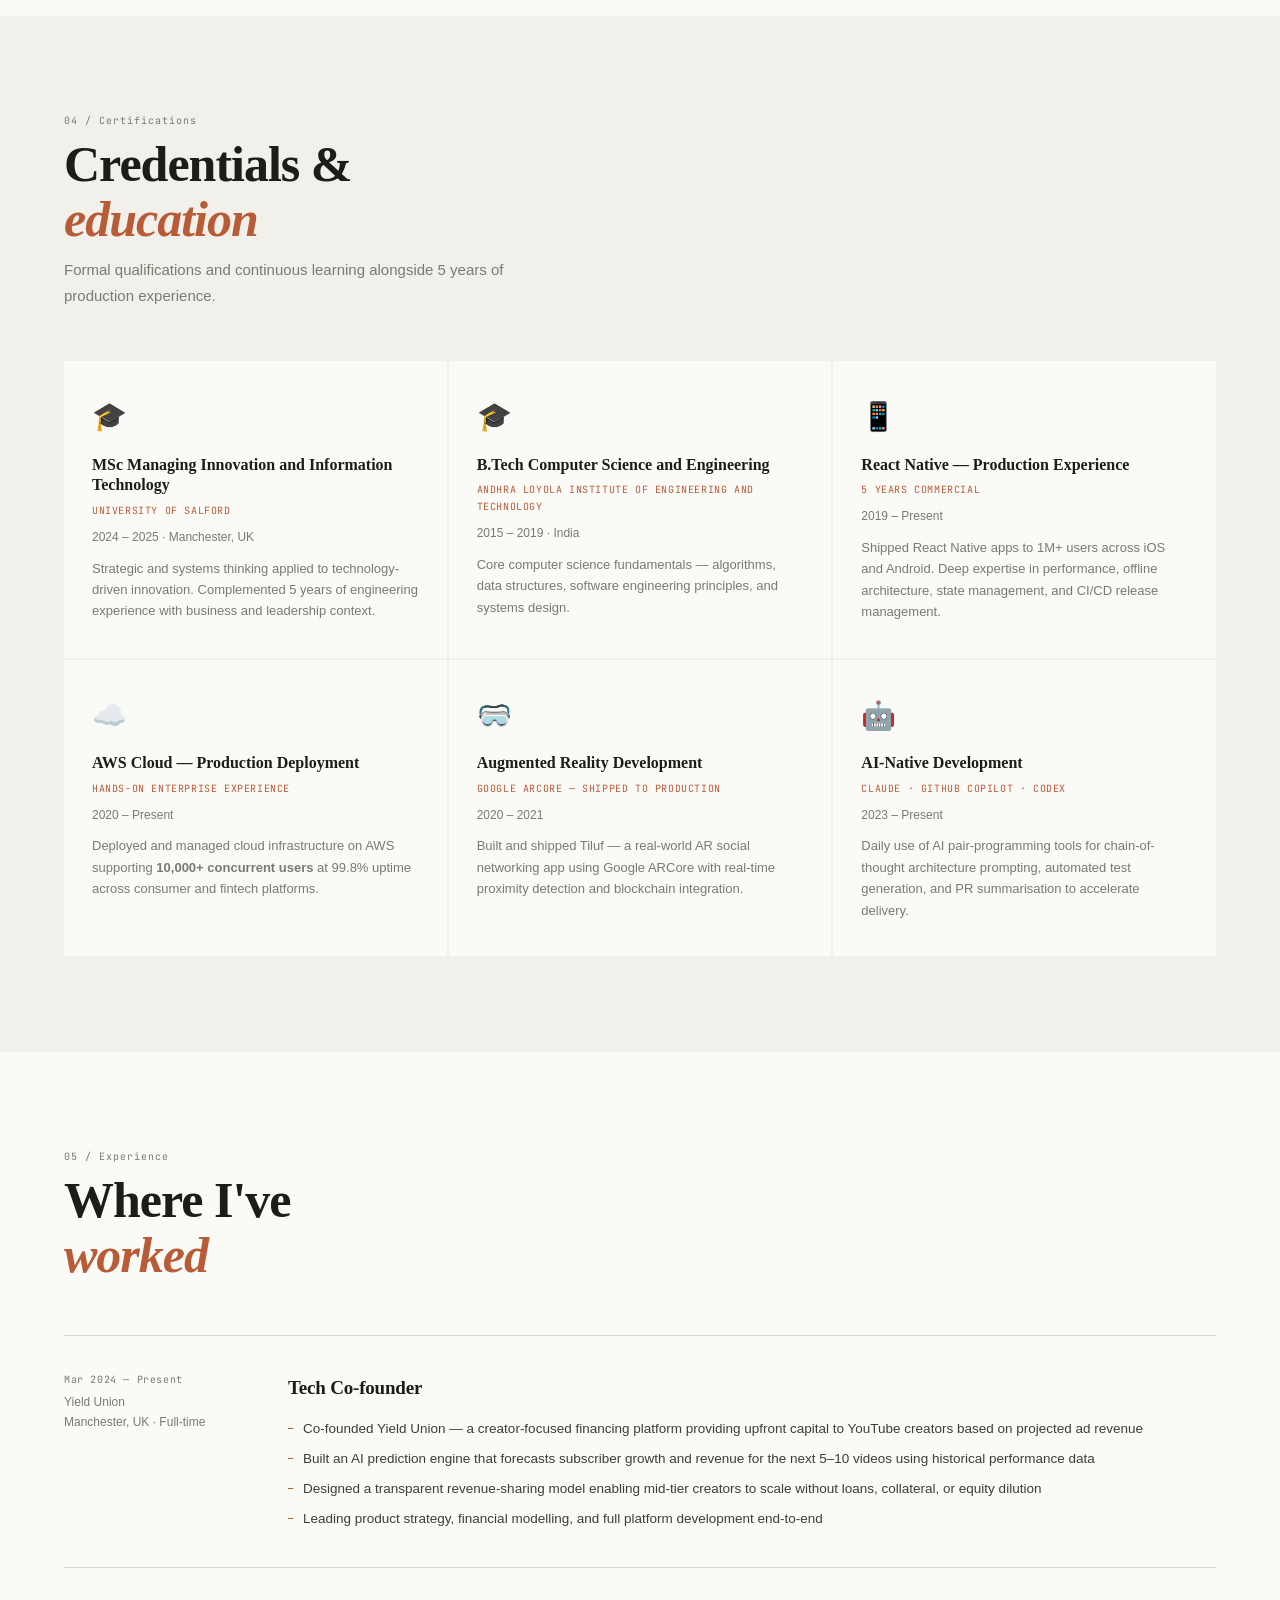
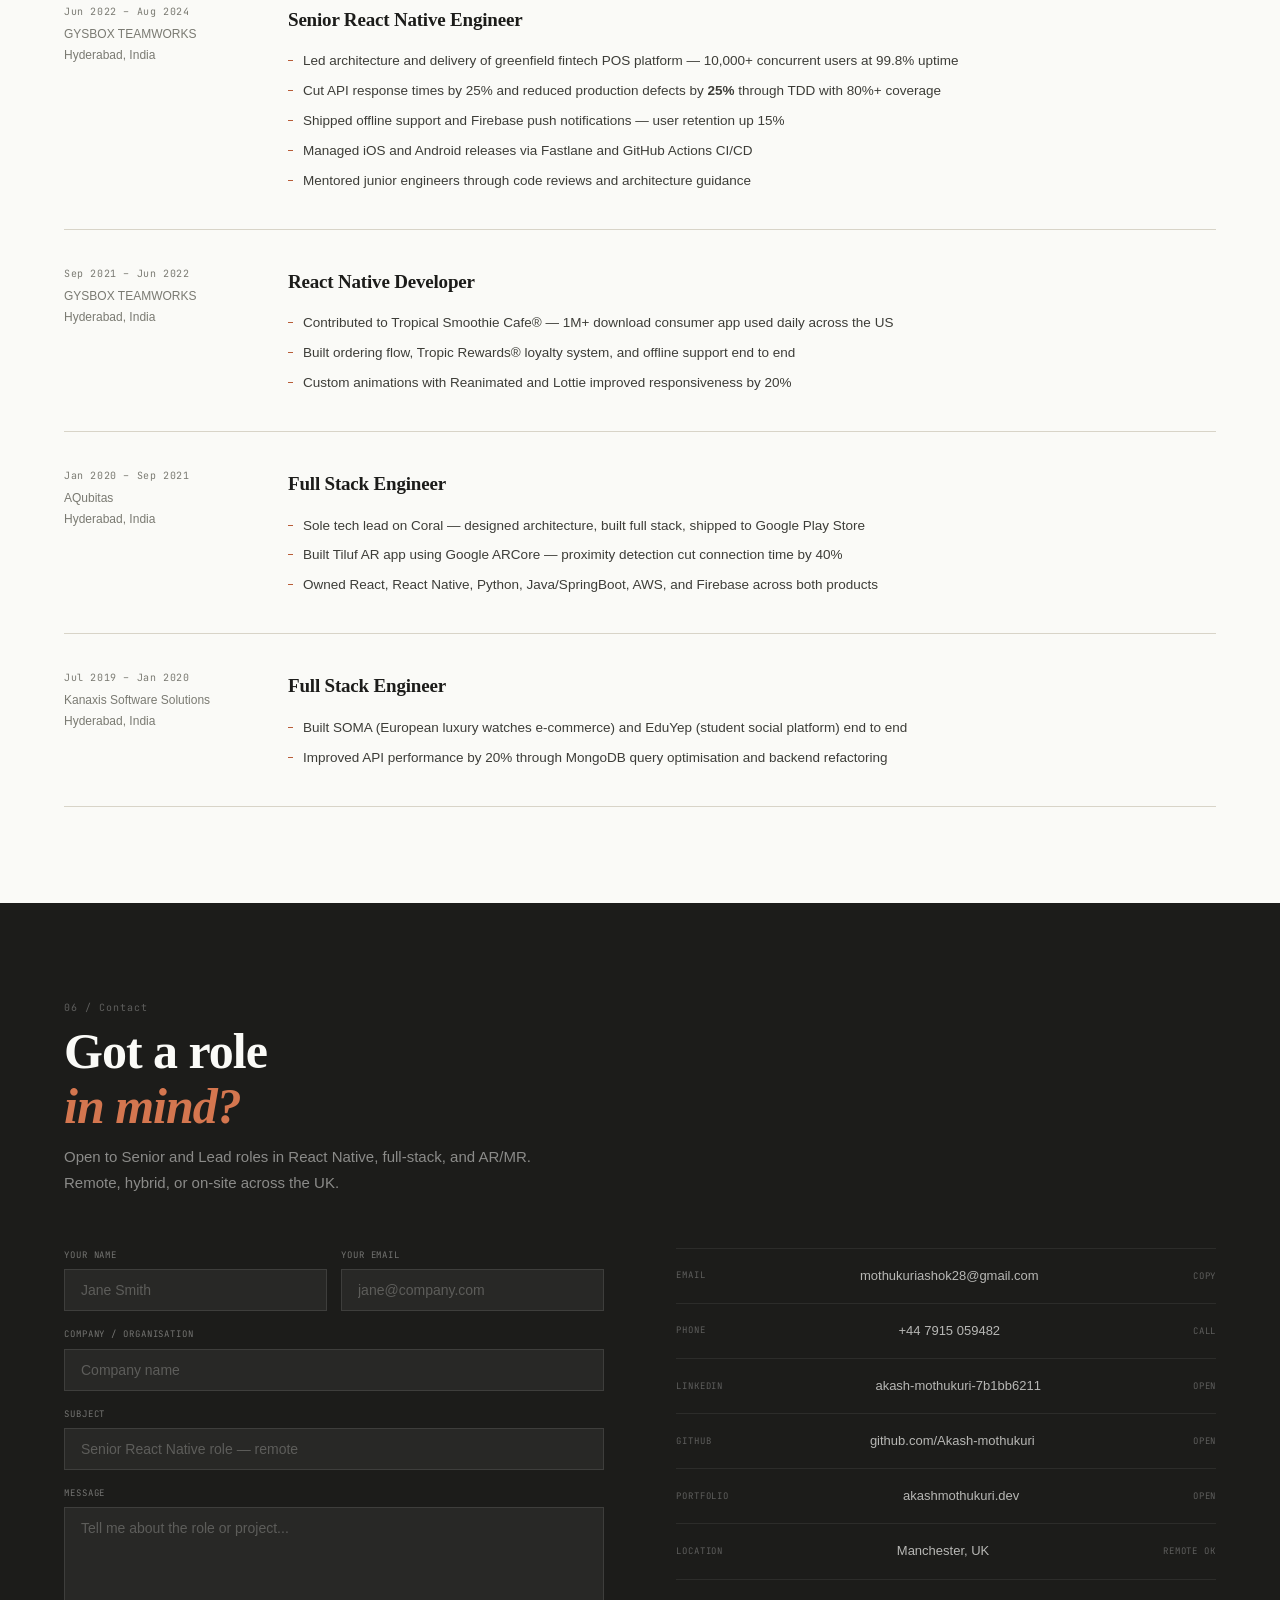
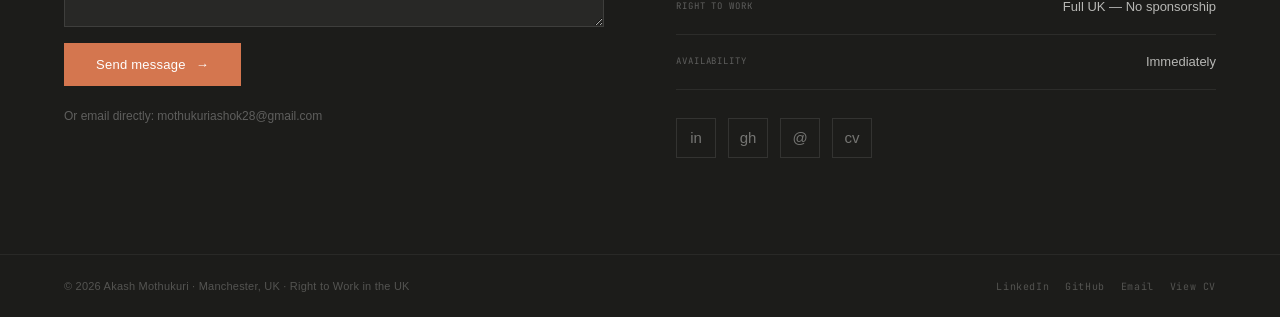
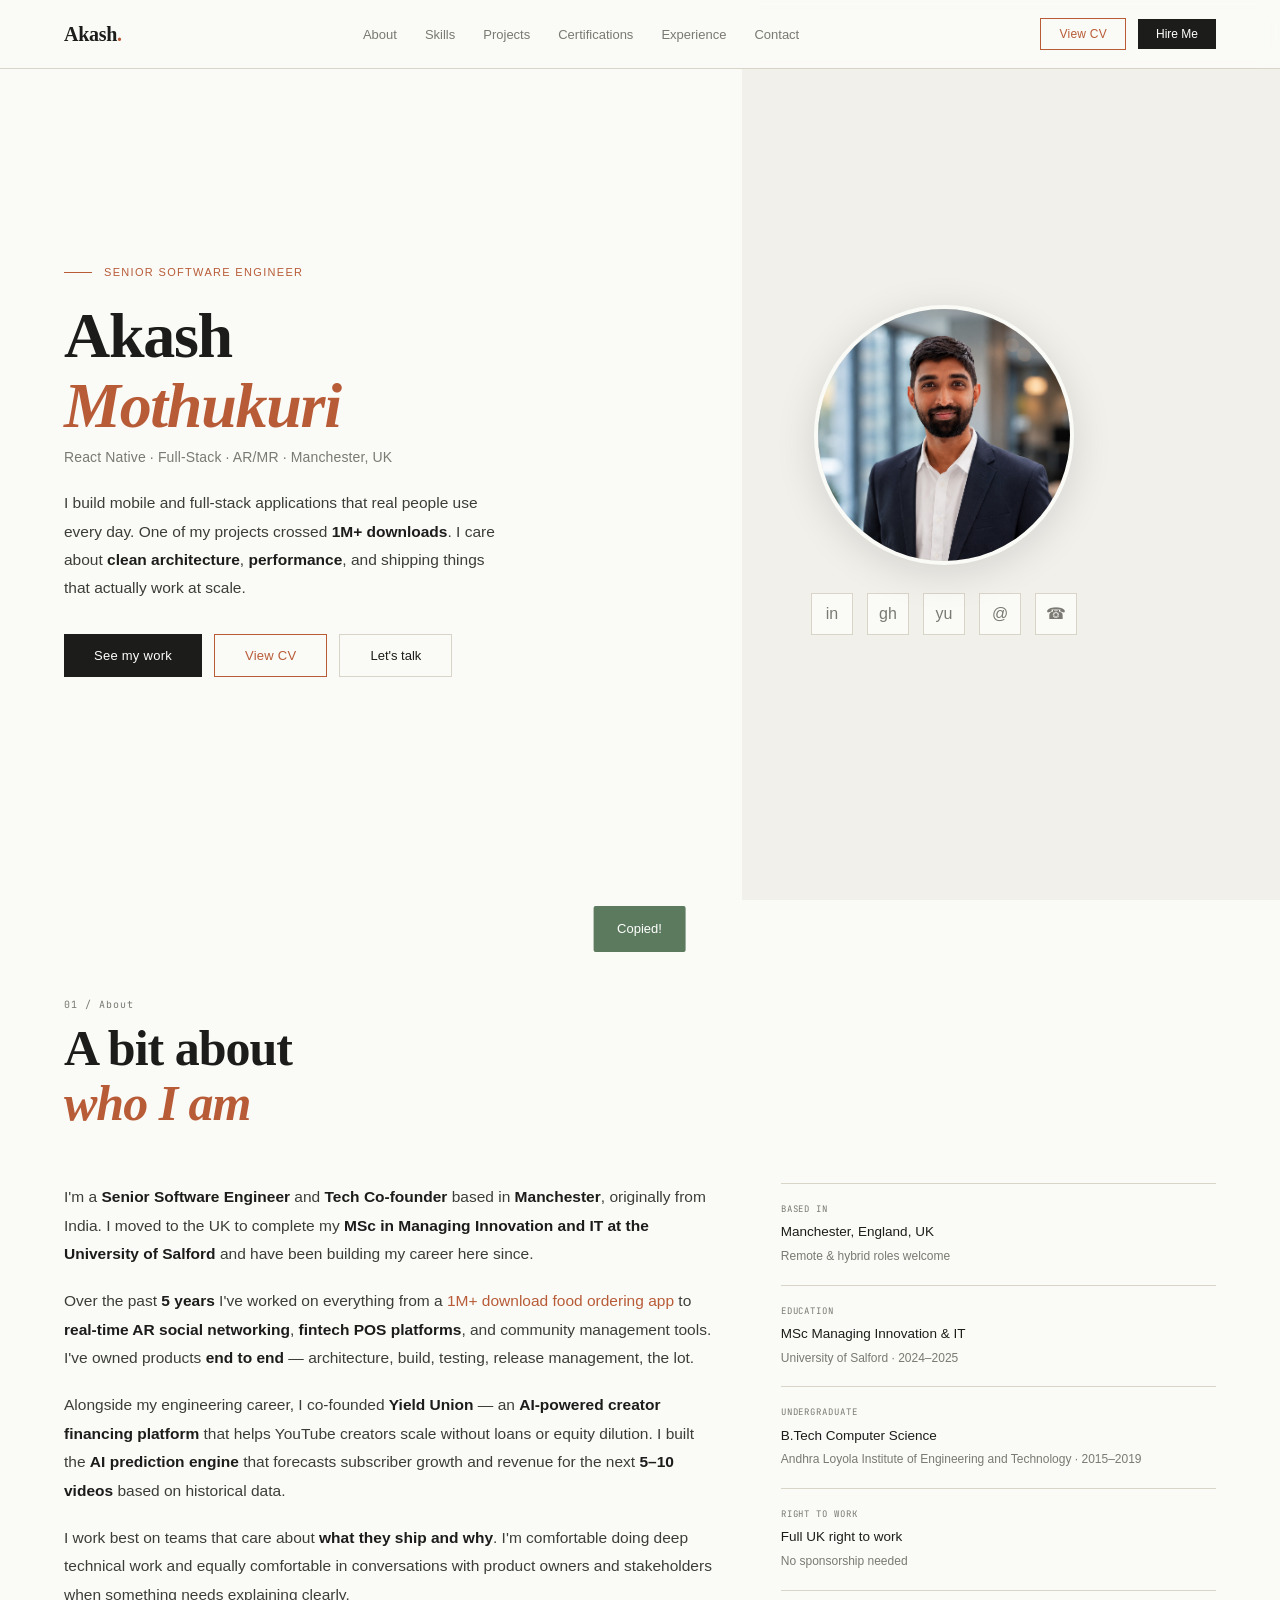
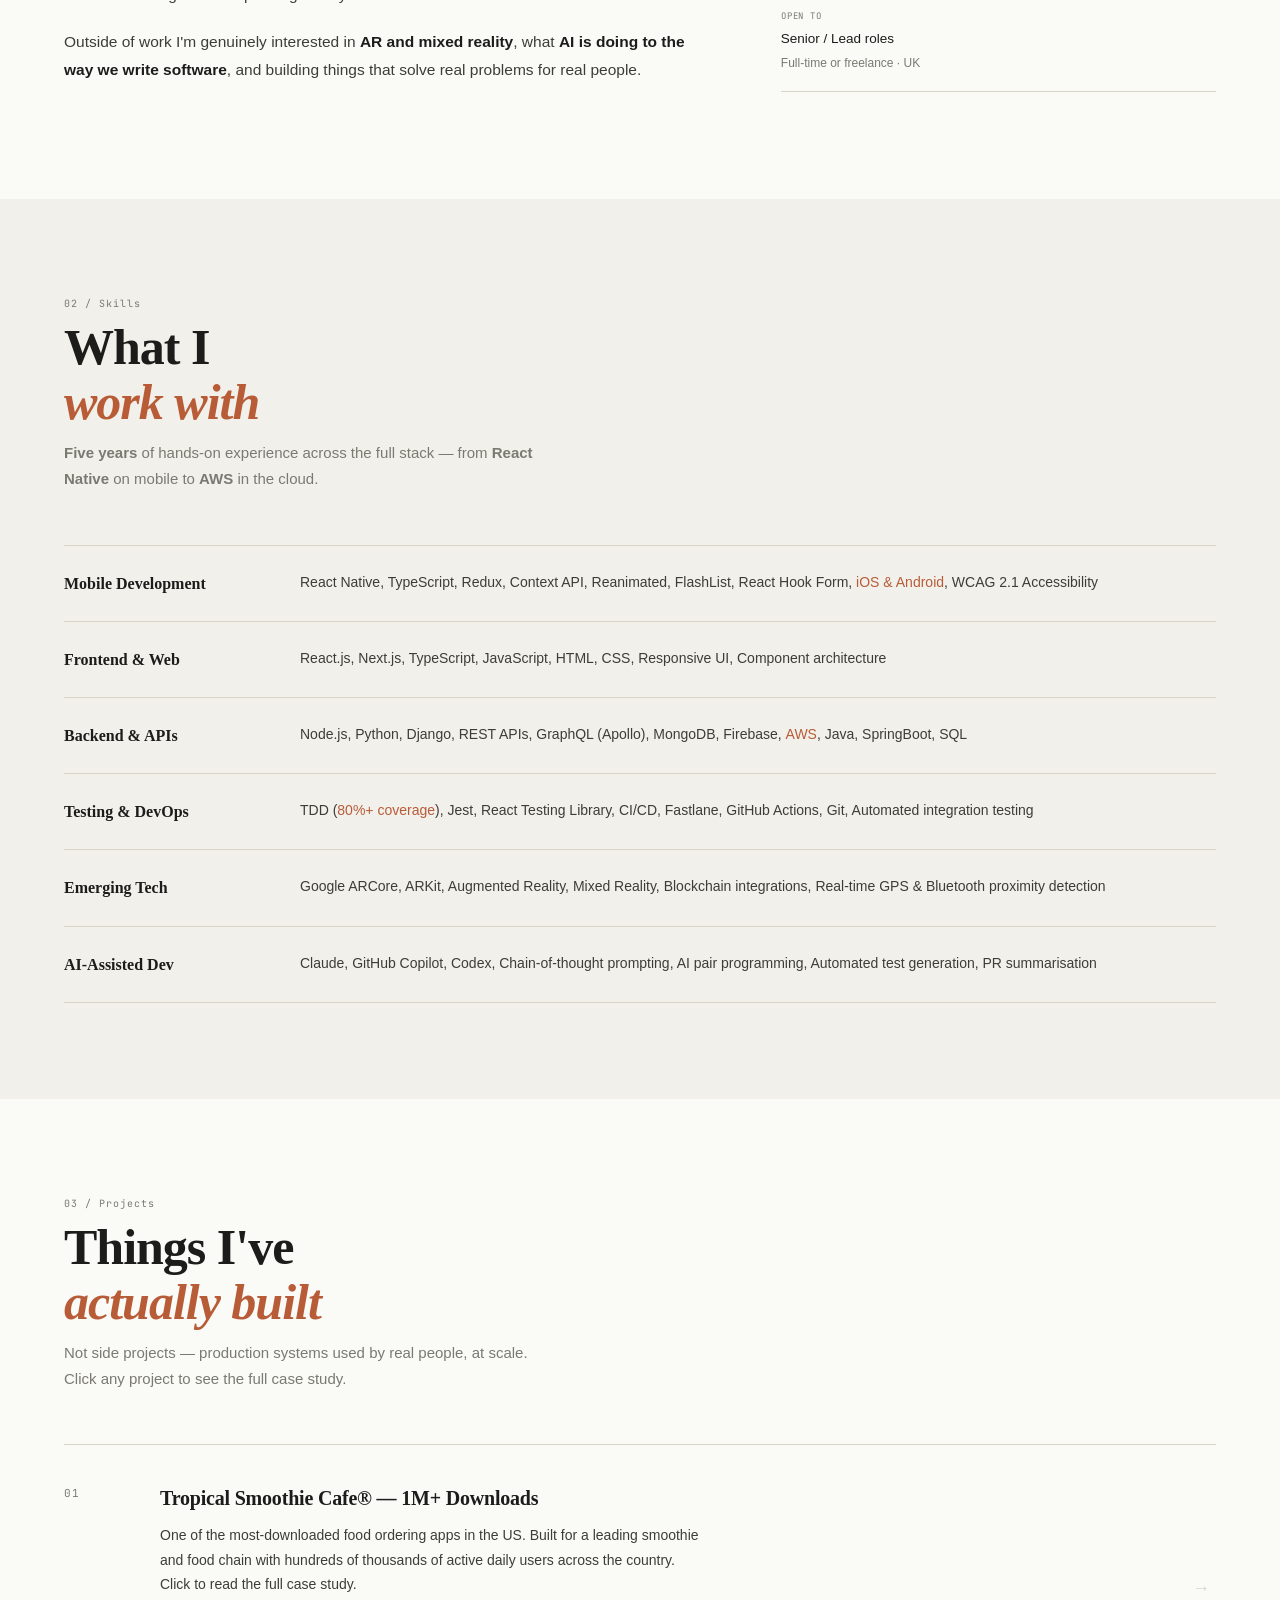
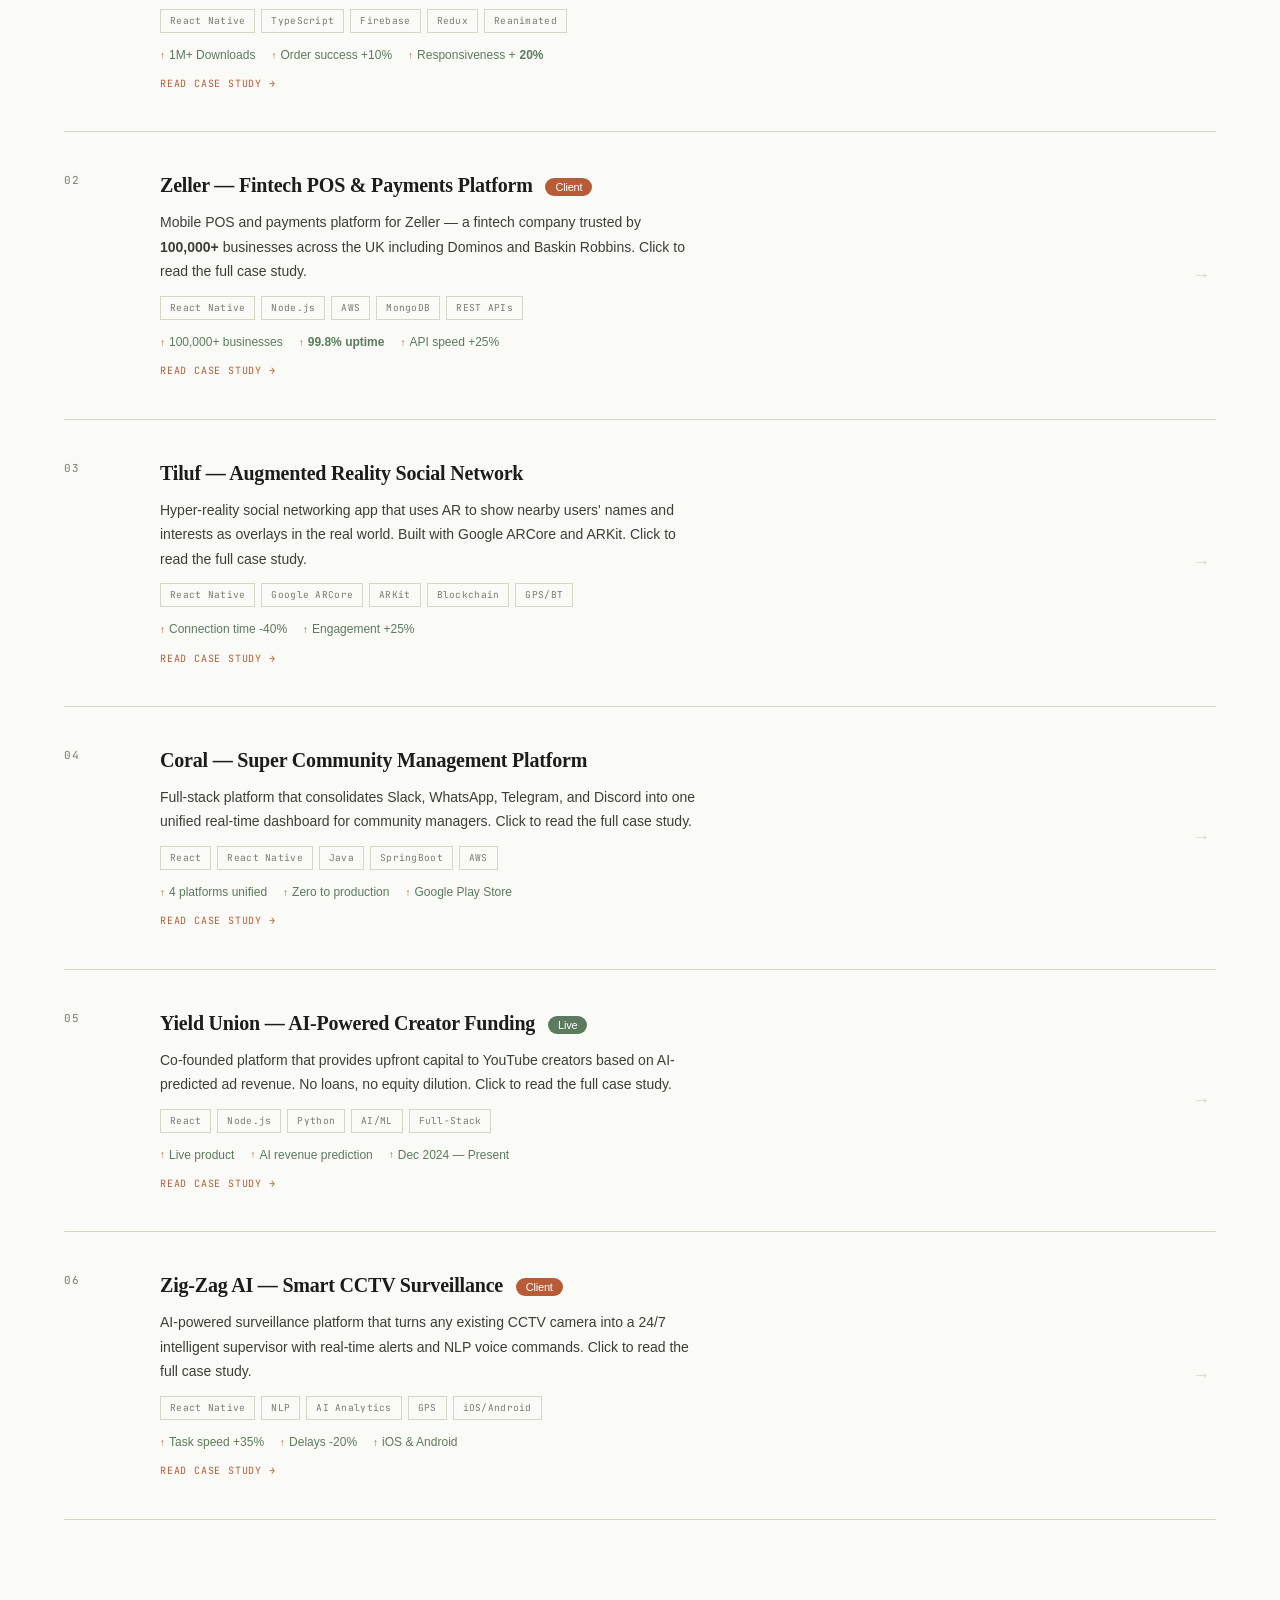
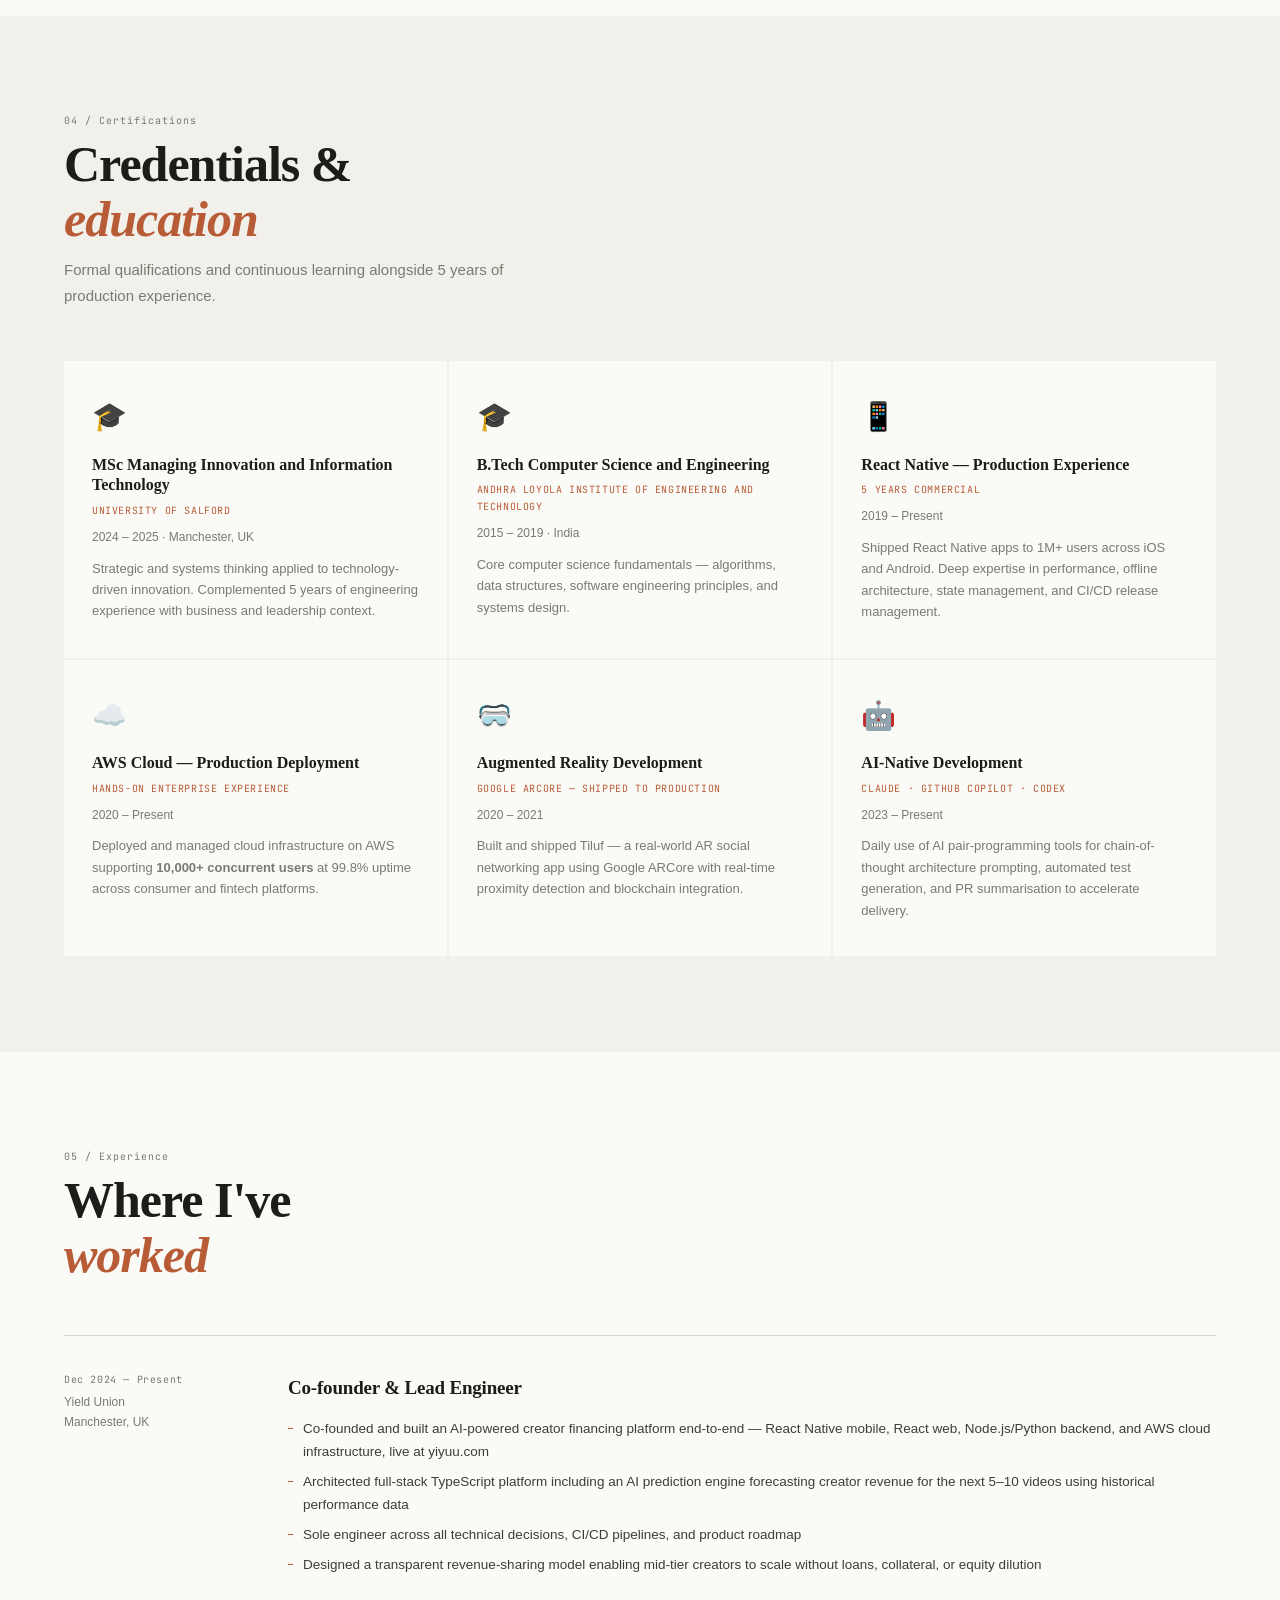
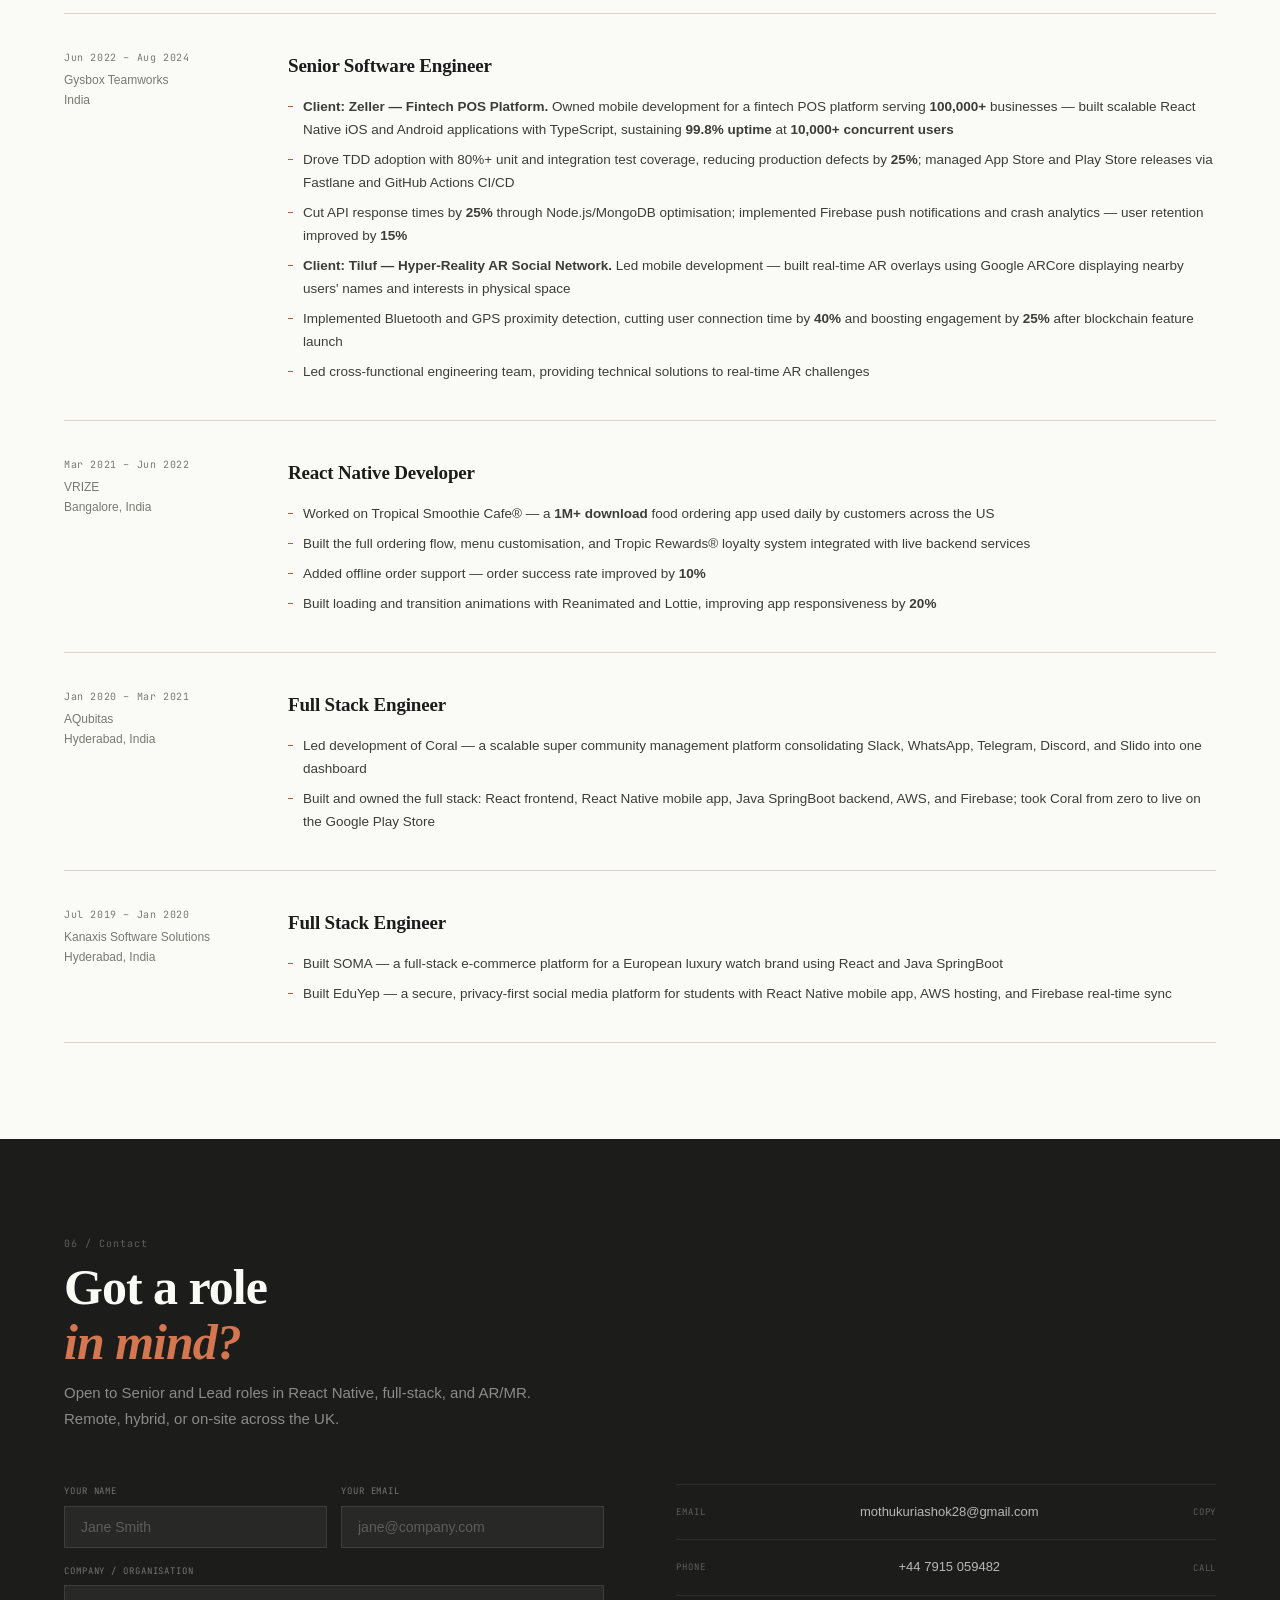
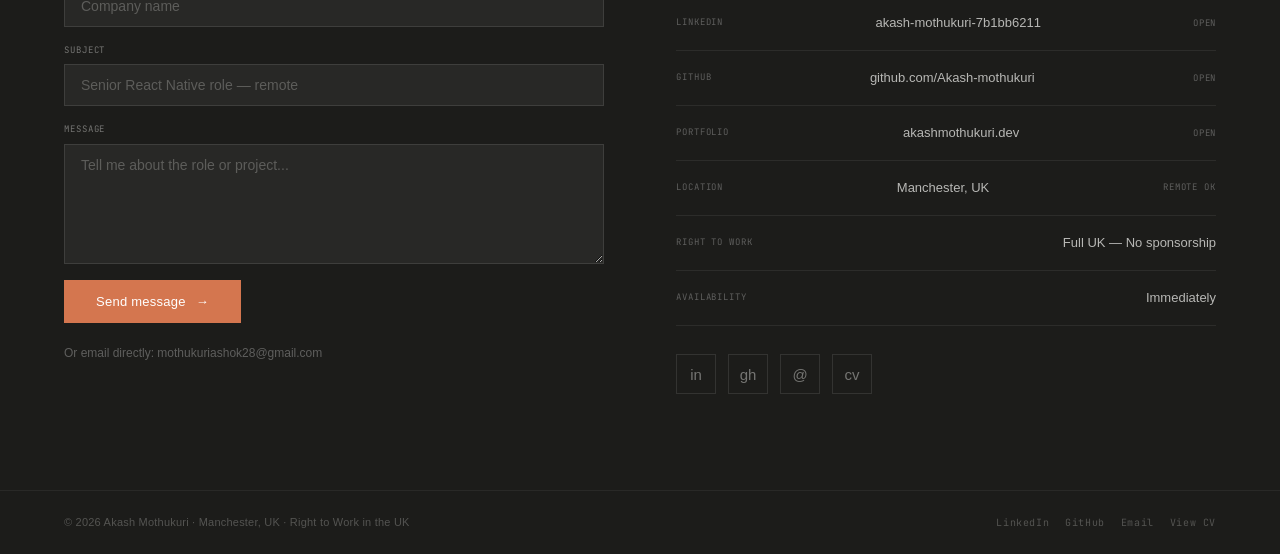
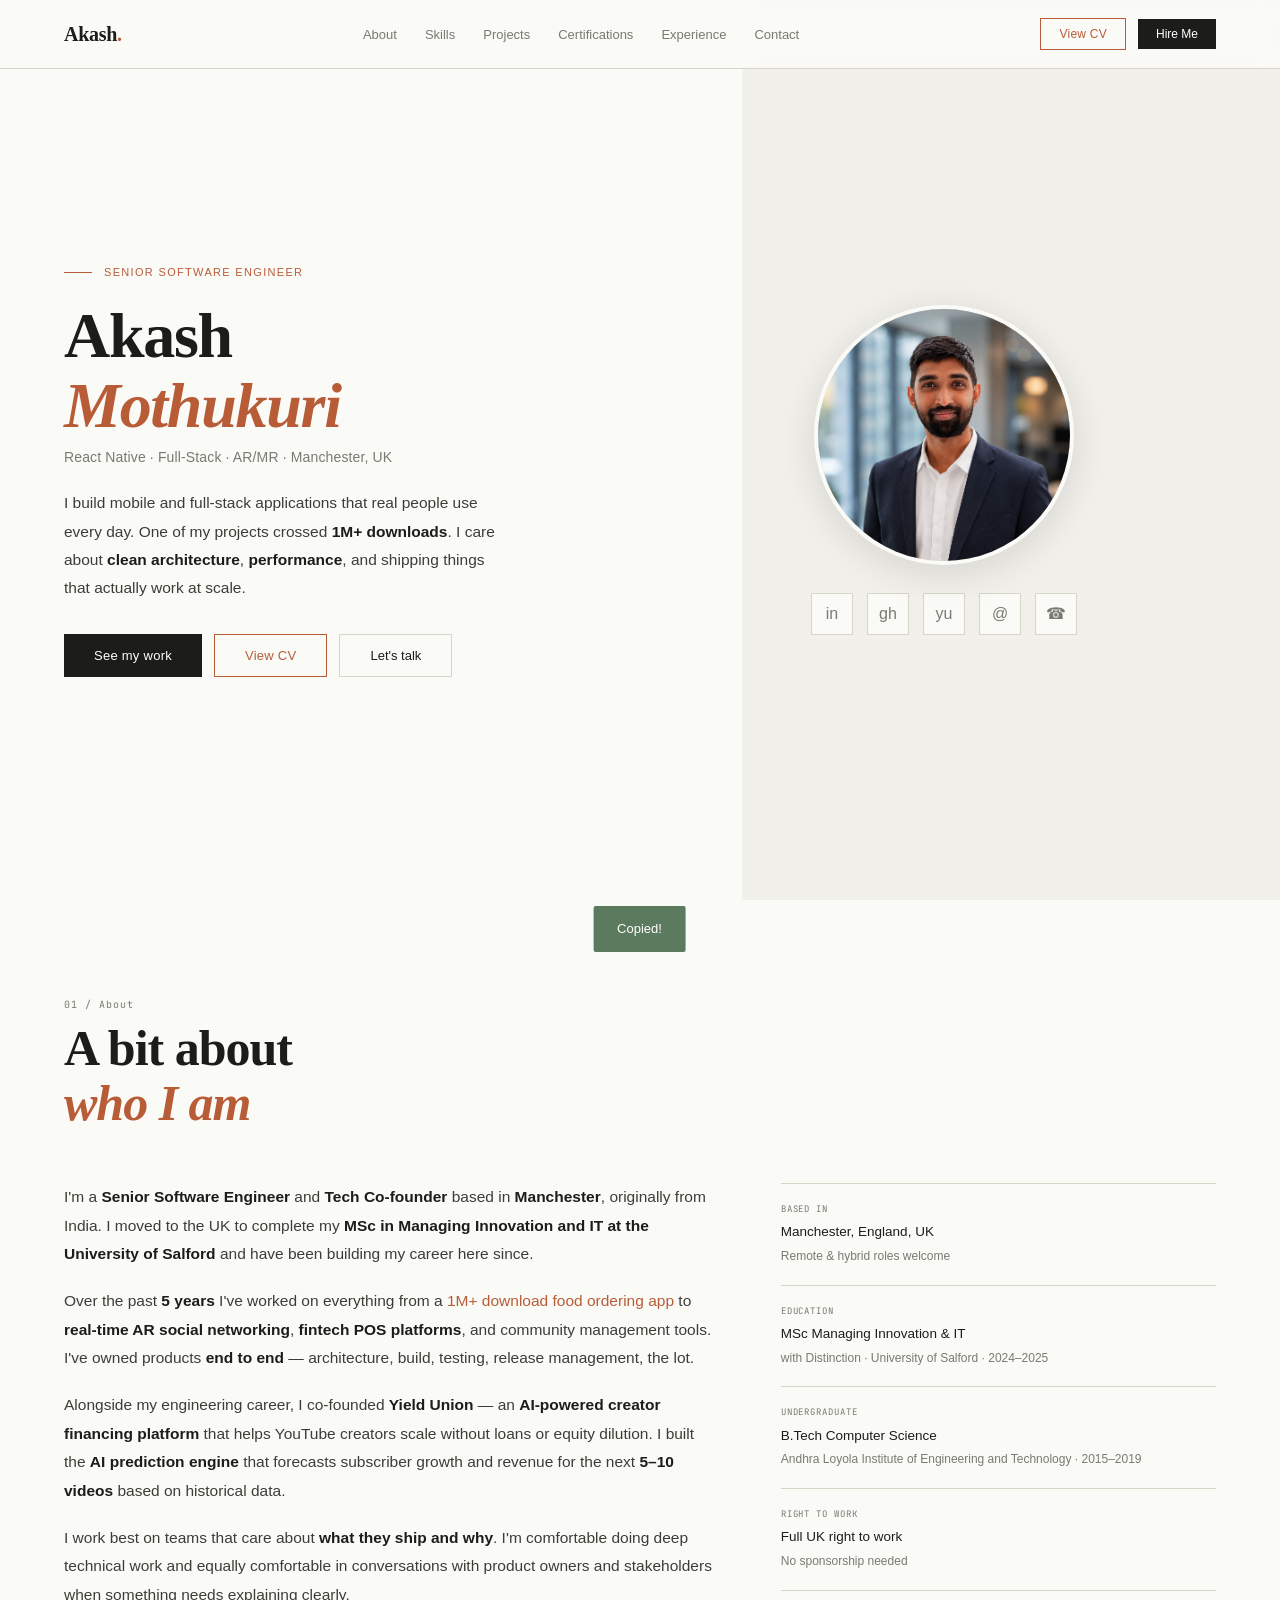
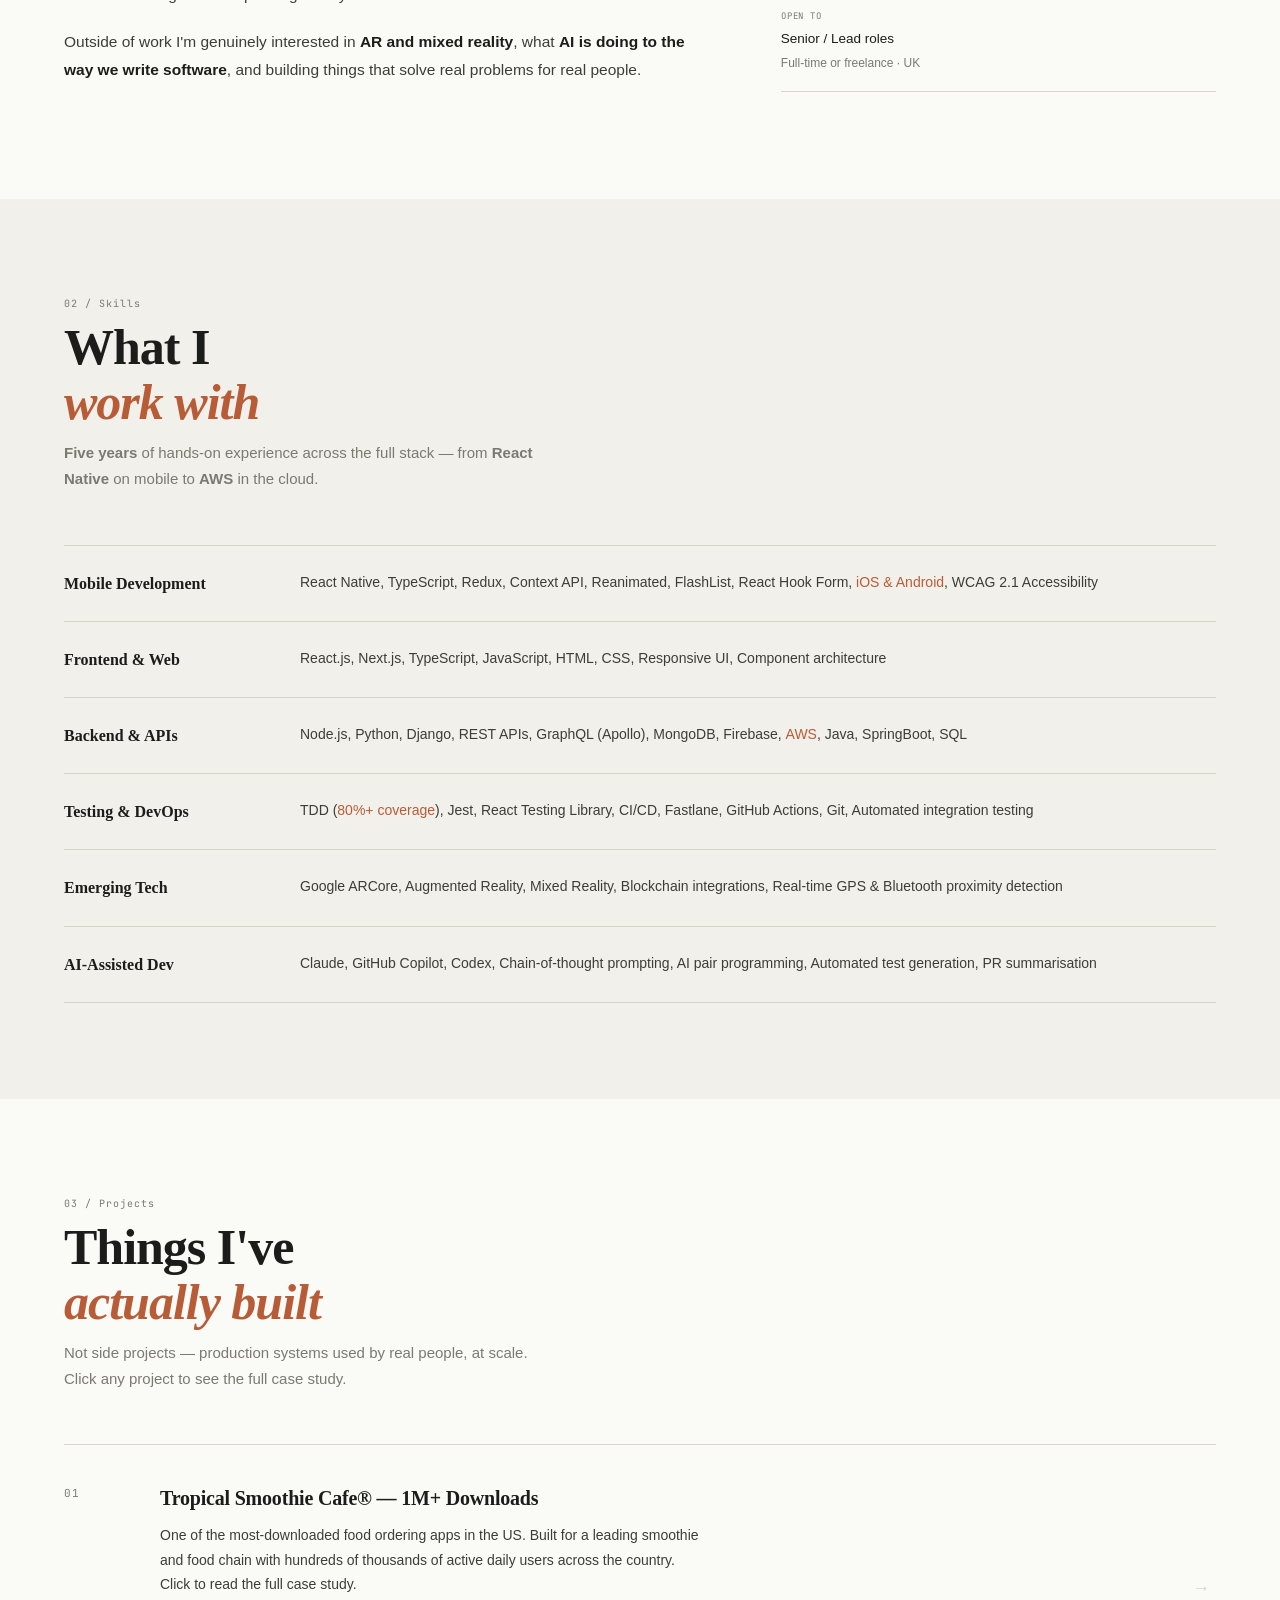
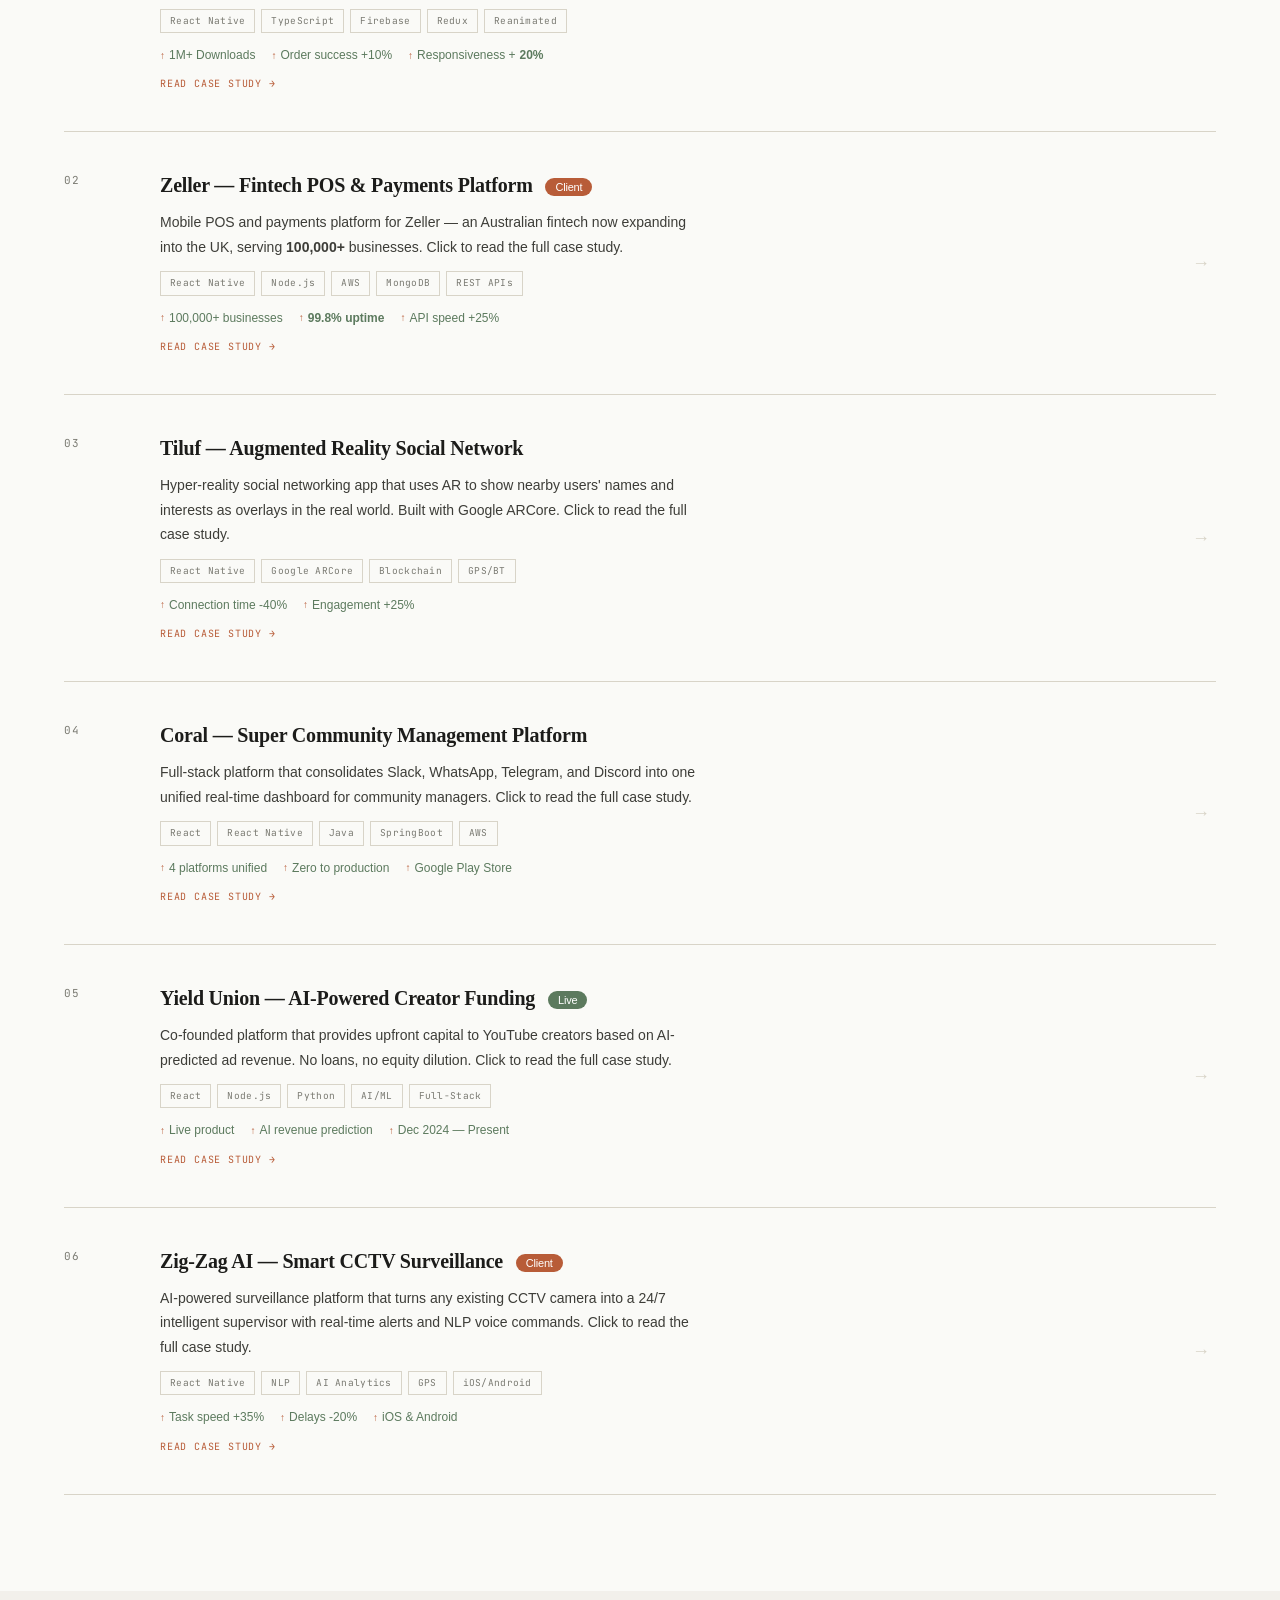
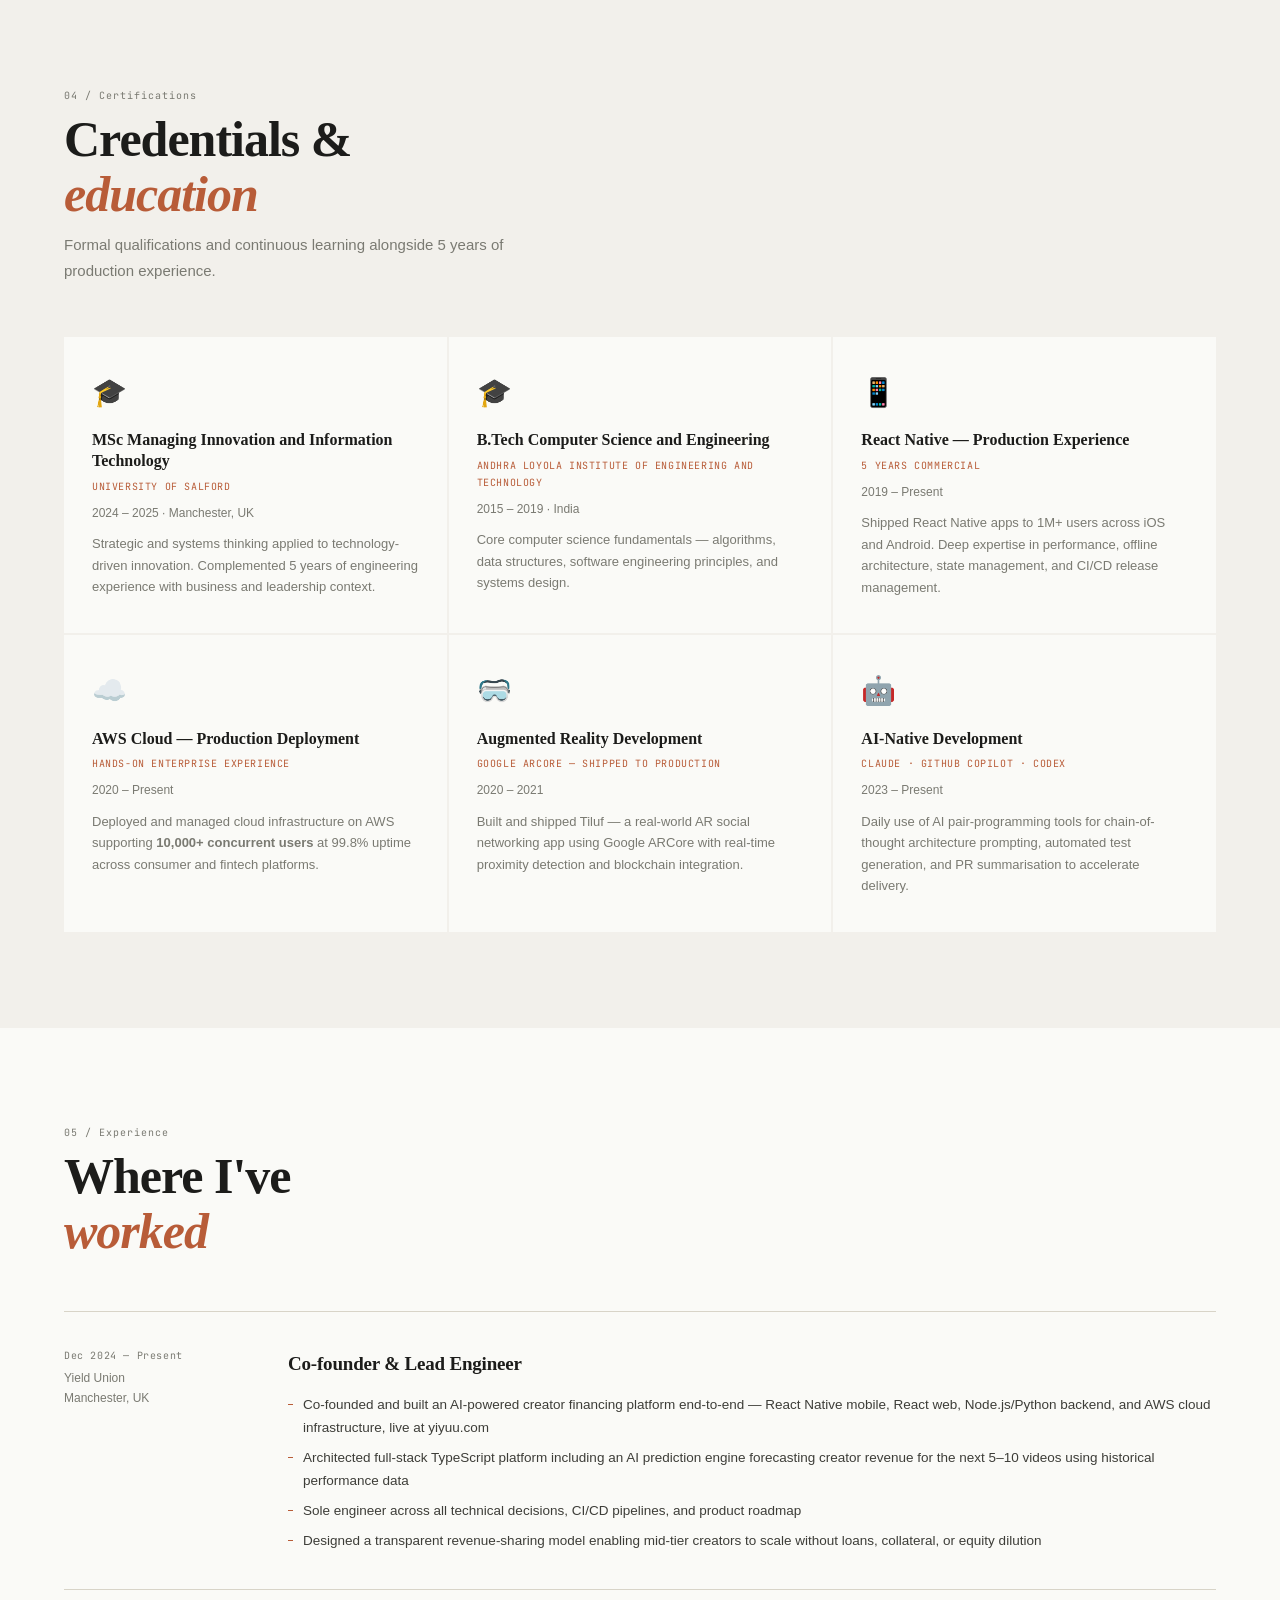
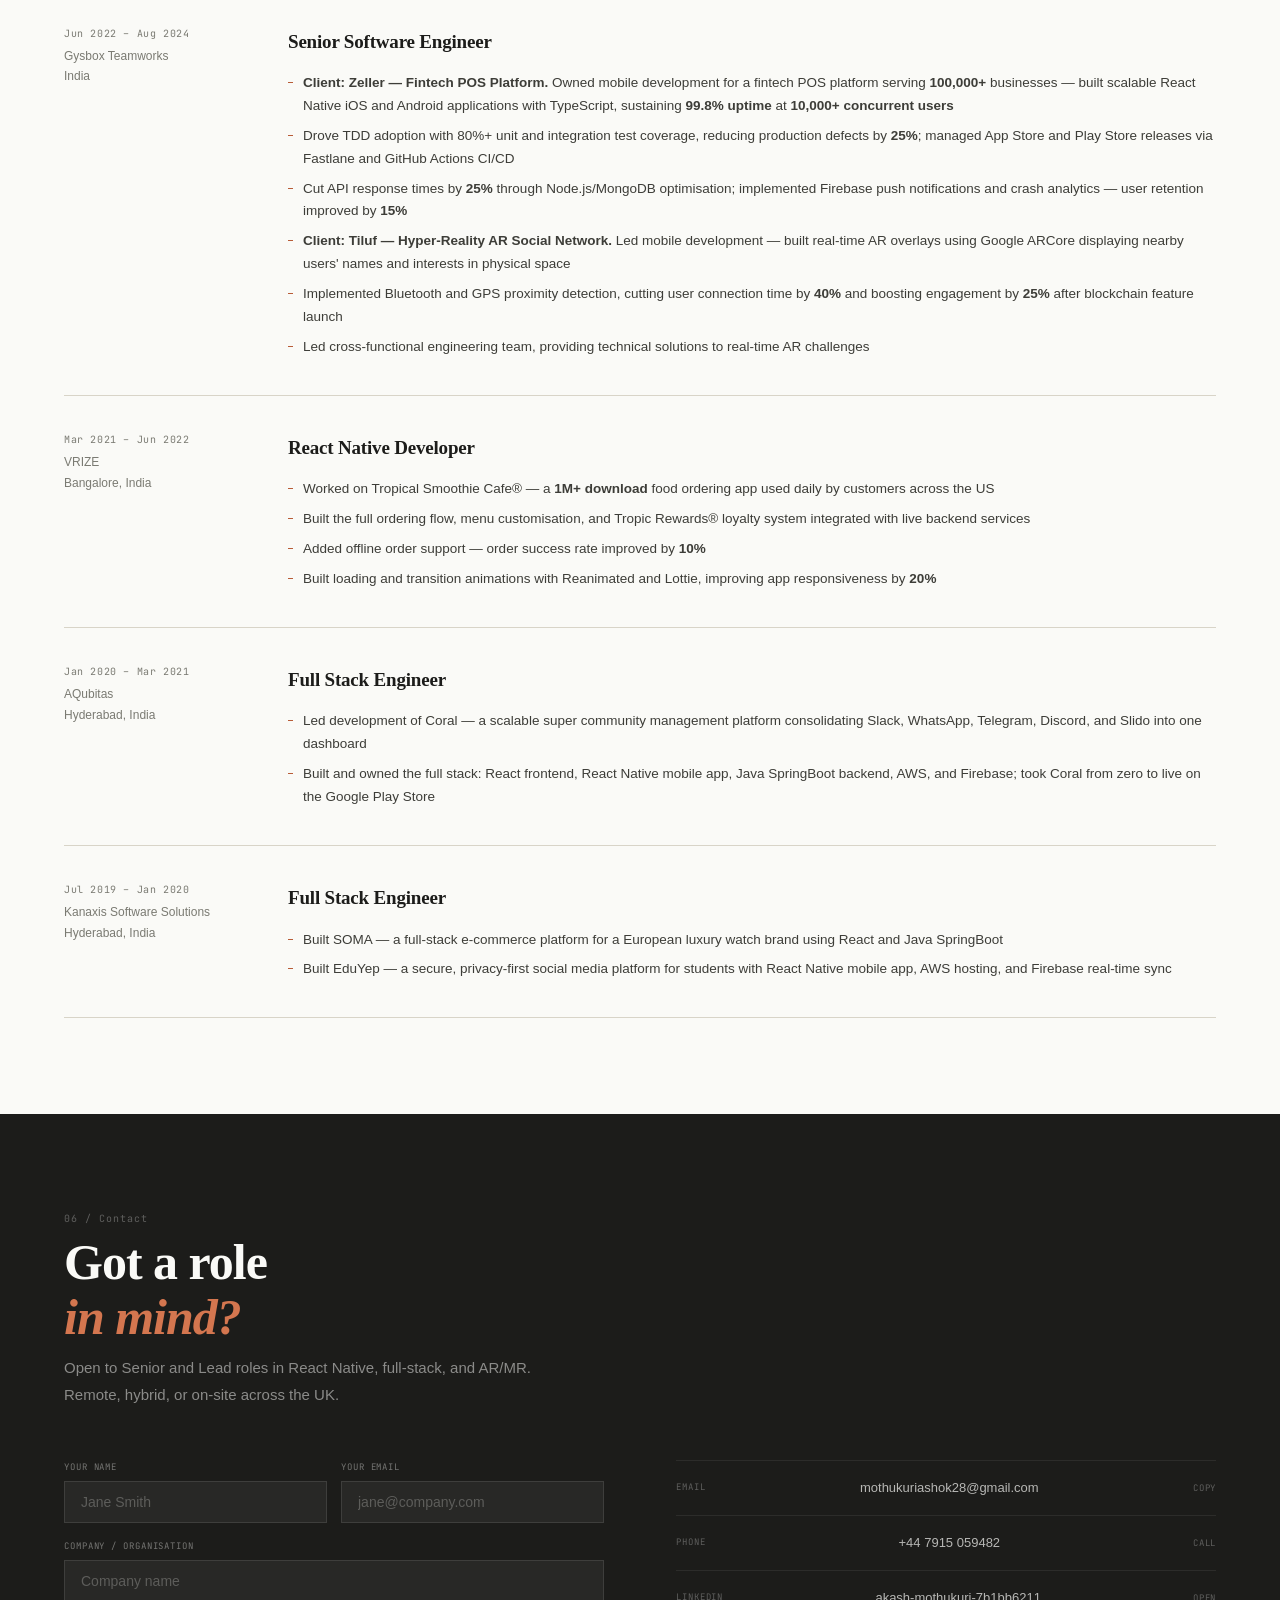
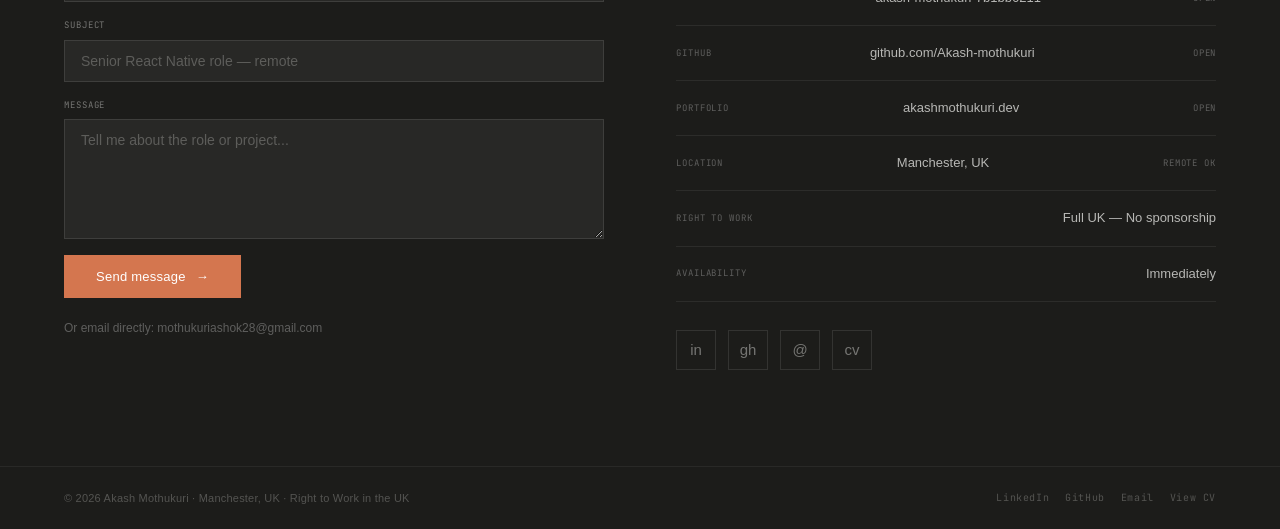
